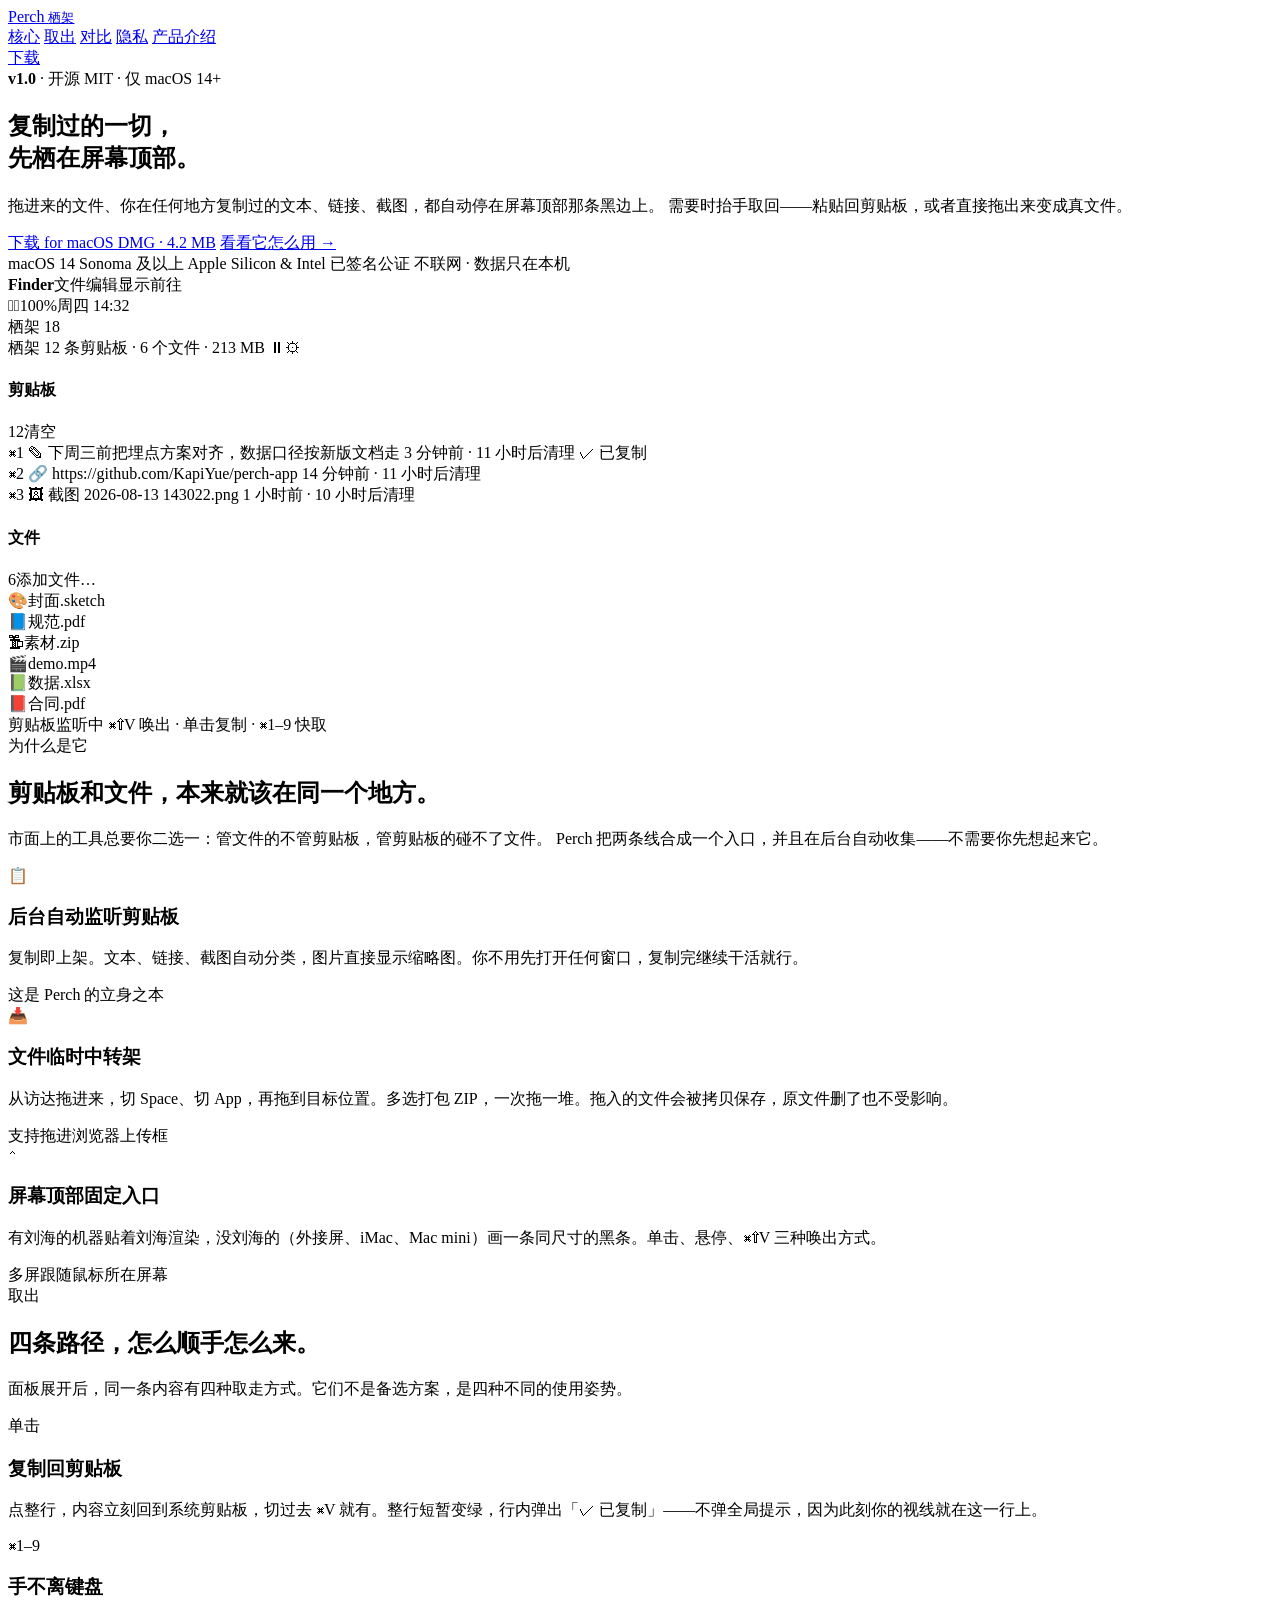
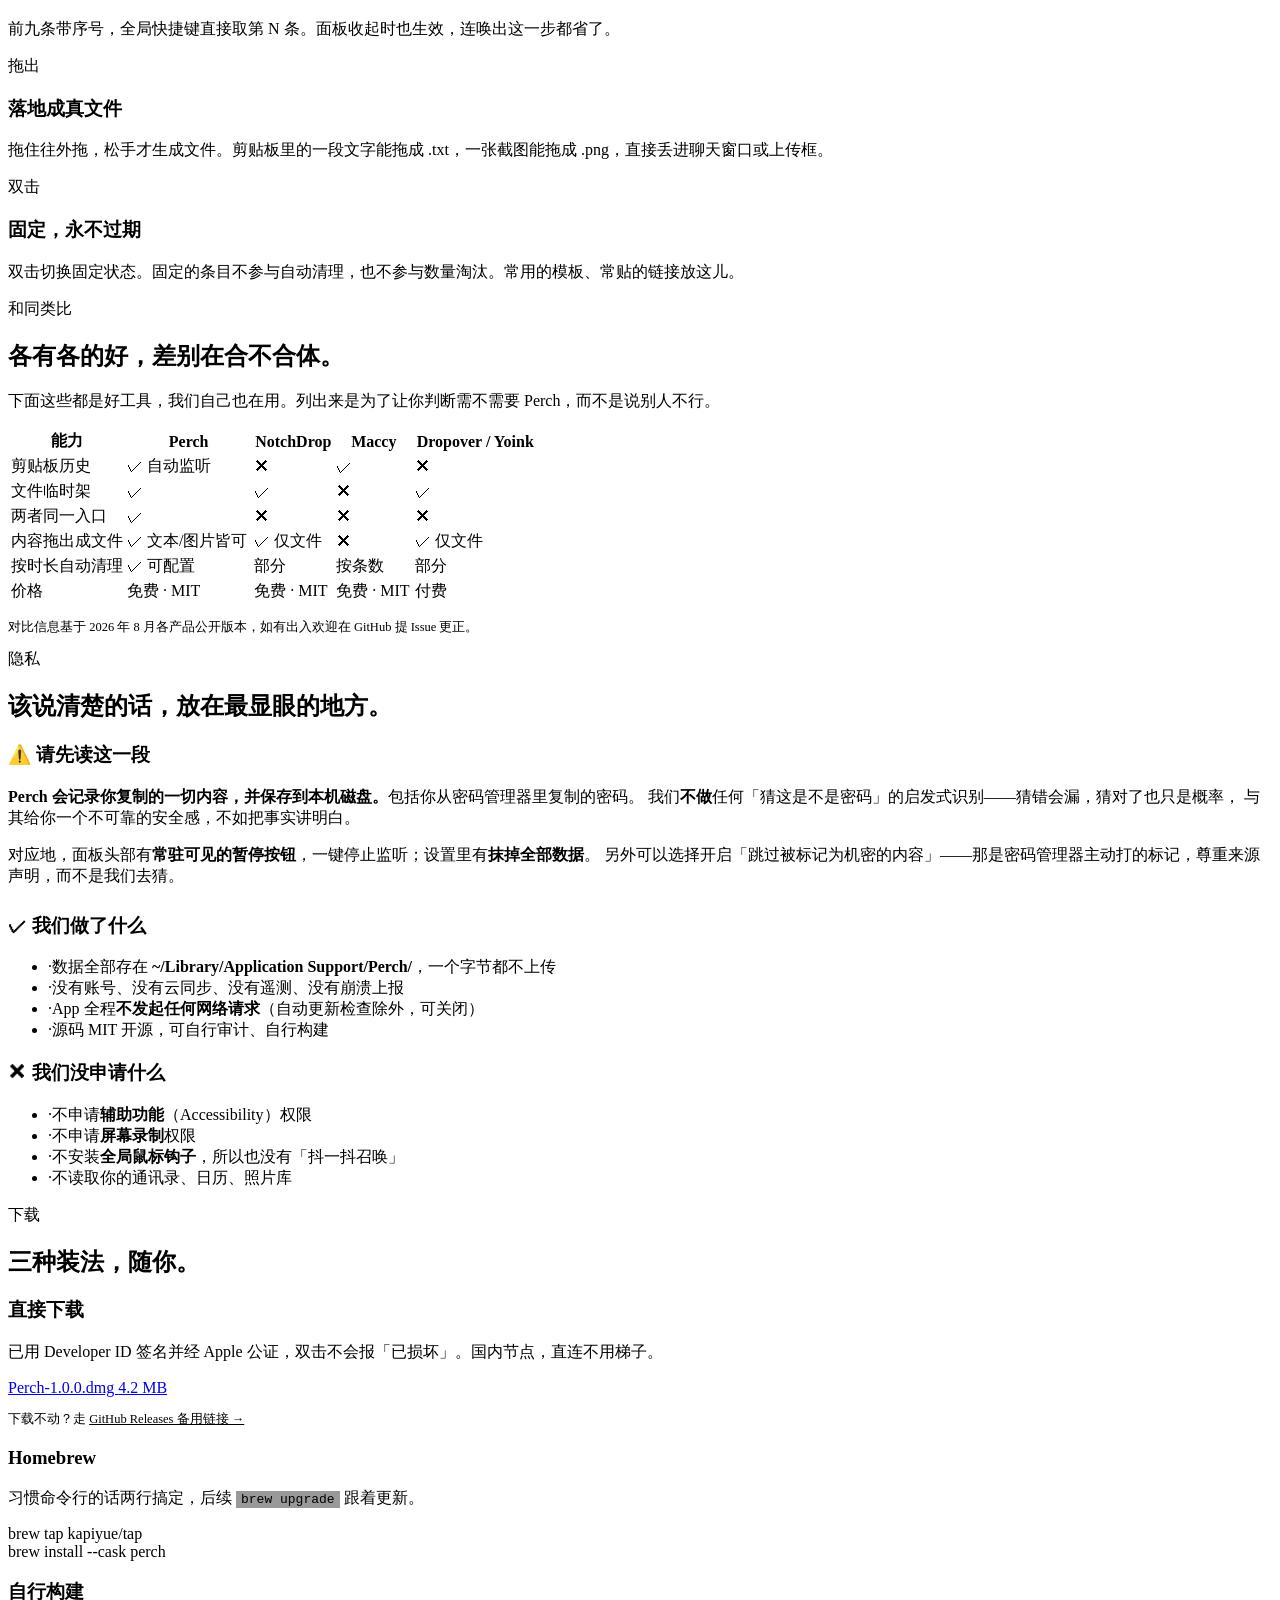
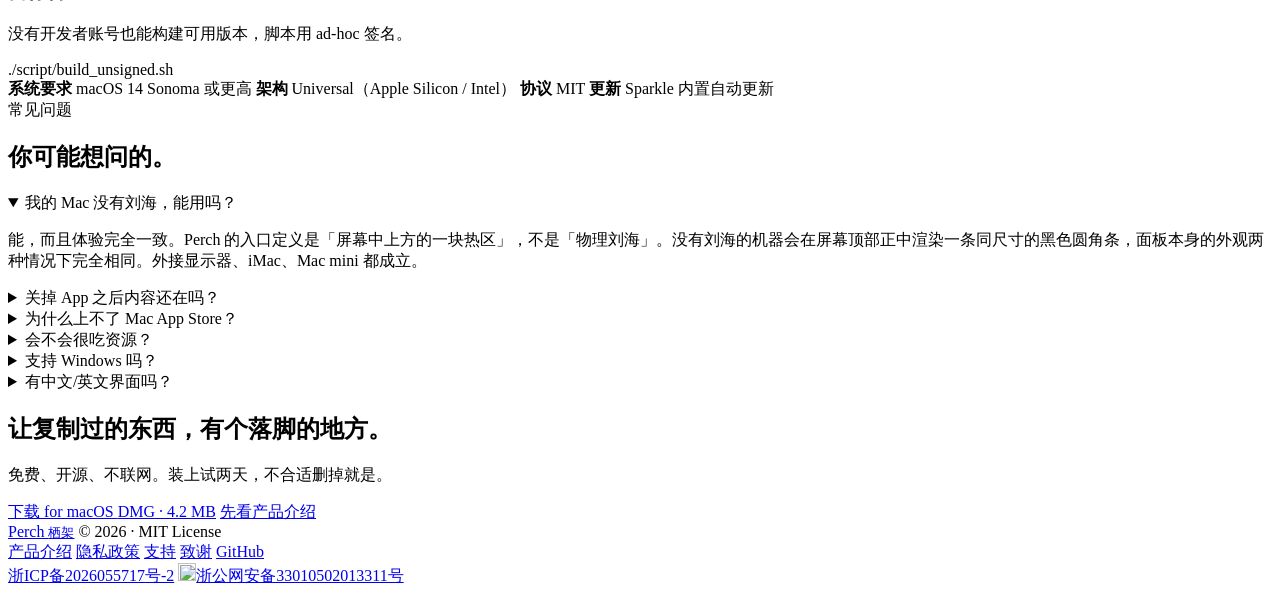
==== site/index.html @ fd8e2825 "first commit" ====
<!DOCTYPE html>
<html lang="zh-CN">
<head>
<meta charset="UTF-8">
<meta name="viewport" content="width=device-width,initial-scale=1">
<title>Perch · 栖架 — macOS 顶部中转站，剪贴板与文件合体</title>
<meta name="description" content="拖进来、复制过的文件、图片、文本、链接先「栖」在屏幕顶部，随时再取到任何地方去。仅 macOS，开源免费。">
<link rel="icon" href="data:image/svg+xml,<svg xmlns='http://www.w3.org/2000/svg' viewBox='0 0 64 64'><rect width='64' height='64' rx='14' fill='%23000'/><rect x='18' y='0' width='28' height='14' rx='7' fill='%230a84ff'/></svg>">
<link rel="stylesheet" href="/assets/site.css">
</head>
<body>

<header class="nav">
  <div class="wrap">
    <a class="brand" href="/"><span class="mark"></span>Perch <small>栖架</small></a>
    <nav>
      <a href="#core">核心</a>
      <a href="#take">取出</a>
      <a href="#compare">对比</a>
      <a href="#privacy">隐私</a>
      <a href="/features">产品介绍</a>
    </nav>
    <a class="btn-sm" href="#download">下载</a>
  </div>
</header>

<!-- ══ Hero ══ -->
<section class="hero">
  <div class="wrap">
    <span class="eyebrow"><b>v1.0</b> · 开源 MIT · 仅 macOS 14+</span>
    <h1>复制过的一切，<br>先栖在屏幕顶部。</h1>
    <p class="lead" style="margin-top:22px">
      拖进来的文件、你在任何地方复制过的文本、链接、截图，都自动停在屏幕顶部那条黑边上。
      需要时抬手取回——粘贴回剪贴板，或者直接拖出来变成真文件。
    </p>

    <div class="hero-cta">
      <a class="btn btn-p" href="https://perch-dist-1305706023.cos.ap-guangzhou.myqcloud.com/dl/Perch-1.0.0.dmg" download>下载 for macOS <span class="sz">DMG · 4.2 MB</span></a>
      <a class="btn btn-g" href="/features">看看它怎么用 →</a>
    </div>
    <div class="hero-meta">
      <span>macOS 14 Sonoma 及以上</span><i class="dot"></i>
      <span>Apple Silicon &amp; Intel</span><i class="dot"></i>
      <span>已签名公证</span><i class="dot"></i>
      <span>不联网 · 数据只在本机</span>
    </div>

    <!-- 桌面模拟 -->
    <div class="stage">
      <div class="menubar">
        <div class="l"><b>Finder</b><span>文件</span><span>编辑</span><span>显示</span><span>前往</span></div>
        <div class="r"><span>􀛨</span><span>􀙇</span><span>100%</span><span>周四 14:32</span></div>
      </div>

      <div class="perch">
        <div class="hot">
          <span class="lbl">栖架</span>
          <span class="cnt">18</span>
        </div>
        <div class="panel">
          <div class="p-head">
            <span class="t">栖架</span>
            <span class="s">12 条剪贴板 · 6 个文件 · 213 MB</span>
            <span class="ibtn">⏸</span><span class="ibtn">⚙</span>
          </div>

          <div class="p-sec">
            <div class="p-sec-hd">
              <h4>剪贴板</h4><span class="n">12</span><span class="sp"></span><span class="a">清空</span>
            </div>
            <div class="crow ok">
              <span class="idx">⌘1</span>
              <span class="ic text">✎</span>
              <span class="txt">
                <span class="p">下周三前把埋点方案对齐，数据口径按新版文档走</span>
                <span class="m">3 分钟前 · 11 小时后清理</span>
              </span>
              <span class="chip">✓ 已复制</span>
            </div>
            <div class="crow hl">
              <span class="idx">⌘2</span>
              <span class="ic link">🔗</span>
              <span class="txt">
                <span class="p lk">https://github.com/KapiYue/perch-app</span>
                <span class="m">14 分钟前 · 11 小时后清理</span>
              </span>
            </div>
            <div class="crow">
              <span class="idx">⌘3</span>
              <span class="ic image">🖼</span>
              <span class="txt">
                <span class="p">截图 2026-08-13 143022.png</span>
                <span class="m">1 小时前 · 10 小时后清理</span>
              </span>
            </div>
          </div>

          <div class="p-sec">
            <div class="p-sec-hd">
              <h4>文件</h4><span class="n">6</span><span class="sp"></span><span class="a">添加文件…</span>
            </div>
            <div class="fgrid">
              <div class="fcell sel"><span class="fi">🎨</span><span class="fn">封面.sketch</span></div>
              <div class="fcell sel"><span class="fi">📘</span><span class="fn">规范.pdf</span></div>
              <div class="fcell sel"><span class="fi">🗜</span><span class="fn">素材.zip</span></div>
              <div class="fcell"><span class="fi">🎬</span><span class="fn">demo.mp4</span></div>
              <div class="fcell"><span class="fi">📗</span><span class="fn">数据.xlsx</span></div>
              <div class="fcell"><span class="fi">📕</span><span class="fn">合同.pdf</span></div>
            </div>
          </div>

          <div class="p-foot">
            <span class="live"></span><span>剪贴板监听中</span>
            <span class="sp"></span>
            <span>⌘⇧V 唤出 · 单击复制 · ⌘1–9 快取</span>
          </div>
        </div>
      </div>
    </div>
  </div>
</section>

<!-- ══ 核心 ══ -->
<section class="sec" id="core">
  <div class="wrap">
    <div class="sec-head">
      <div class="kicker">为什么是它</div>
      <h2>剪贴板和文件，本来就该在同一个地方。</h2>
      <p>市面上的工具总要你二选一：管文件的不管剪贴板，管剪贴板的碰不了文件。
         Perch 把两条线合成一个入口，并且在后台自动收集——不需要你先想起来它。</p>
    </div>

    <div class="grid g3">
      <div class="card">
        <div class="ico i-blue">📋</div>
        <h3>后台自动监听剪贴板</h3>
        <p>复制即上架。文本、链接、截图自动分类，图片直接显示缩略图。你不用先打开任何窗口，复制完继续干活就行。</p>
        <span class="tag">这是 Perch 的立身之本</span>
      </div>
      <div class="card">
        <div class="ico i-purple">📥</div>
        <h3>文件临时中转架</h3>
        <p>从访达拖进来，切 Space、切 App，再拖到目标位置。多选打包 ZIP，一次拖一堆。拖入的文件会被拷贝保存，原文件删了也不受影响。</p>
        <span class="tag">支持拖进浏览器上传框</span>
      </div>
      <div class="card">
        <div class="ico i-green">⌃</div>
        <h3>屏幕顶部固定入口</h3>
        <p>有刘海的机器贴着刘海渲染，没刘海的（外接屏、iMac、Mac mini）画一条同尺寸的黑条。单击、悬停、<span class="kbd">⌘⇧V</span> 三种唤出方式。</p>
        <span class="tag">多屏跟随鼠标所在屏幕</span>
      </div>
    </div>
  </div>
</section>

<!-- ══ 取出 ══ -->
<section class="sec" id="take">
  <div class="wrap">
    <div class="sec-head">
      <div class="kicker">取出</div>
      <h2>四条路径，怎么顺手怎么来。</h2>
      <p>面板展开后，同一条内容有四种取走方式。它们不是备选方案，是四种不同的使用姿势。</p>
    </div>

    <div class="grid g2" style="gap:32px 44px">
      <div class="path">
        <span class="k">单击</span>
        <div><h3>复制回剪贴板</h3><p>点整行，内容立刻回到系统剪贴板，切过去 <span class="kbd">⌘V</span> 就有。整行短暂变绿，行内弹出「✓ 已复制」——不弹全局提示，因为此刻你的视线就在这一行上。</p></div>
      </div>
      <div class="path">
        <span class="k">⌘1–9</span>
        <div><h3>手不离键盘</h3><p>前九条带序号，全局快捷键直接取第 N 条。面板收起时也生效，连唤出这一步都省了。</p></div>
      </div>
      <div class="path">
        <span class="k">拖出</span>
        <div><h3>落地成真文件</h3><p>拖住往外拖，松手才生成文件。剪贴板里的一段文字能拖成 .txt，一张截图能拖成 .png，直接丢进聊天窗口或上传框。</p></div>
      </div>
      <div class="path">
        <span class="k">双击</span>
        <div><h3>固定，永不过期</h3><p>双击切换固定状态。固定的条目不参与自动清理，也不参与数量淘汰。常用的模板、常贴的链接放这儿。</p></div>
      </div>
    </div>
  </div>
</section>

<!-- ══ 对比 ══ -->
<section class="sec" id="compare">
  <div class="wrap">
    <div class="sec-head">
      <div class="kicker">和同类比</div>
      <h2>各有各的好，差别在合不合体。</h2>
      <p>下面这些都是好工具，我们自己也在用。列出来是为了让你判断需不需要 Perch，而不是说别人不行。</p>
    </div>

    <div class="tbl-wrap">
      <table>
        <thead>
          <tr>
            <th style="width:22%">能力</th>
            <th class="hi">Perch</th>
            <th>NotchDrop</th>
            <th>Maccy</th>
            <th>Dropover / Yoink</th>
          </tr>
        </thead>
        <tbody>
          <tr><td class="me">剪贴板历史</td><td class="hi yes">✓ 自动监听</td><td class="no">✕</td><td class="yes">✓</td><td class="no">✕</td></tr>
          <tr><td class="me">文件临时架</td><td class="hi yes">✓</td><td class="yes">✓</td><td class="no">✕</td><td class="yes">✓</td></tr>
          <tr><td class="me">两者同一入口</td><td class="hi yes">✓</td><td class="no">✕</td><td class="no">✕</td><td class="no">✕</td></tr>
          <tr><td class="me">内容拖出成文件</td><td class="hi yes">✓ 文本/图片皆可</td><td class="yes">✓ 仅文件</td><td class="no">✕</td><td class="yes">✓ 仅文件</td></tr>
          <tr><td class="me">按时长自动清理</td><td class="hi yes">✓ 可配置</td><td class="mid">部分</td><td class="mid">按条数</td><td class="mid">部分</td></tr>
          <tr><td class="me">价格</td><td class="hi yes">免费 · MIT</td><td class="yes">免费 · MIT</td><td class="yes">免费 · MIT</td><td class="mid">付费</td></tr>
        </tbody>
      </table>
    </div>
    <p style="font-size:12.5px;color:var(--faint);margin-top:14px">
      对比信息基于 2026 年 8 月各产品公开版本，如有出入欢迎在 GitHub 提 Issue 更正。
    </p>
  </div>
</section>

<!-- ══ 隐私 ══ -->
<section class="sec" id="privacy">
  <div class="wrap">
    <div class="sec-head">
      <div class="kicker">隐私</div>
      <h2>该说清楚的话，放在最显眼的地方。</h2>
    </div>

    <div class="notice" style="margin-bottom:26px">
      <h3>⚠️ 请先读这一段</h3>
      <p><b>Perch 会记录你复制的一切内容，并保存到本机磁盘。</b>包括你从密码管理器里复制的密码。
         我们<b>不做</b>任何「猜这是不是密码」的启发式识别——猜错会漏，猜对了也只是概率，
         与其给你一个不可靠的安全感，不如把事实讲明白。</p>
      <p>对应地，面板头部有<b>常驻可见的暂停按钮</b>，一键停止监听；设置里有<b>抹掉全部数据</b>。
         另外可以选择开启「跳过被标记为机密的内容」——那是密码管理器主动打的标记，尊重来源声明，而不是我们去猜。</p>
    </div>

    <div class="split">
      <div class="pane good">
        <h3>✓ 我们做了什么</h3>
        <ul class="list">
          <li><span class="m">·</span><span>数据全部存在 <b>~/Library/Application Support/Perch/</b>，一个字节都不上传</span></li>
          <li><span class="m">·</span><span>没有账号、没有云同步、没有遥测、没有崩溃上报</span></li>
          <li><span class="m">·</span><span>App 全程<b>不发起任何网络请求</b>（自动更新检查除外，可关闭）</span></li>
          <li><span class="m">·</span><span>源码 MIT 开源，可自行审计、自行构建</span></li>
        </ul>
      </div>
      <div class="pane bad">
        <h3>✕ 我们没申请什么</h3>
        <ul class="list">
          <li><span class="m">·</span><span>不申请<b>辅助功能</b>（Accessibility）权限</span></li>
          <li><span class="m">·</span><span>不申请<b>屏幕录制</b>权限</span></li>
          <li><span class="m">·</span><span>不安装<b>全局鼠标钩子</b>，所以也没有「抖一抖召唤」</span></li>
          <li><span class="m">·</span><span>不读取你的通讯录、日历、照片库</span></li>
        </ul>
      </div>
    </div>
  </div>
</section>

<!-- ══ 下载 ══ -->
<section class="sec" id="download">
  <div class="wrap">
    <div class="sec-head">
      <div class="kicker">下载</div>
      <h2>三种装法，随你。</h2>
    </div>

    <div class="grid g3">
      <div class="dl">
        <h3>直接下载</h3>
        <p>已用 Developer ID 签名并经 Apple 公证，双击不会报「已损坏」。国内节点，直连不用梯子。</p>
        <a class="btn btn-p" href="https://perch-dist-1305706023.cos.ap-guangzhou.myqcloud.com/dl/Perch-1.0.0.dmg" download>Perch-1.0.0.dmg <span class="sz">4.2 MB</span></a>
        <p style="margin:14px 0 0;font-size:12.5px">
          下载不动？走
          <a href="https://github.com/KapiYue/perch-app/releases/latest"
             style="color:var(--accent)">GitHub Releases 备用链接 →</a>
        </p>
      </div>
      <div class="dl">
        <h3>Homebrew</h3>
        <p>习惯命令行的话两行搞定，后续 <code style="display:inline;padding:1px 5px;background:rgba(0,0,0,.4)">brew upgrade</code> 跟着更新。</p>
        <span class="code">brew tap kapiyue/tap<br>brew install --cask perch</span>
      </div>
      <div class="dl">
        <h3>自行构建</h3>
        <p>没有开发者账号也能构建可用版本，脚本用 ad-hoc 签名。</p>
        <span class="code">./script/build_unsigned.sh</span>
      </div>
    </div>

    <div class="req">
      <span><b>系统要求</b> macOS 14 Sonoma 或更高</span>
      <span><b>架构</b> Universal（Apple Silicon / Intel）</span>
      <span><b>协议</b> MIT</span>
      <span><b>更新</b> Sparkle 内置自动更新</span>
    </div>
  </div>
</section>

<!-- ══ FAQ ══ -->
<section class="sec">
  <div class="wrap">
    <div class="sec-head"><div class="kicker">常见问题</div><h2>你可能想问的。</h2></div>
    <div class="faq">
      <details open>
        <summary>我的 Mac 没有刘海，能用吗？</summary>
        <p>能，而且体验完全一致。Perch 的入口定义是「屏幕中上方的一块热区」，不是「物理刘海」。没有刘海的机器会在屏幕顶部正中渲染一条同尺寸的黑色圆角条，面板本身的外观两种情况下完全相同。外接显示器、iMac、Mac mini 都成立。</p>
      </details>
      <details>
        <summary>关掉 App 之后内容还在吗？</summary>
        <p>在。剪贴板历史和文件都会跨重启保留，只有到期或被你手动移除才消失。默认保存 12 小时，可以在设置里改成 1 小时 / 12 小时 / 24 小时 / 7 天 / 永不。</p>
      </details>
      <details>
        <summary>为什么上不了 Mac App Store？</summary>
        <p>因为 App Sandbox 必须关闭。开启沙盒后「把内容拖出去变成真文件」和任意路径访问会残废，而那正是 Perch 的核心能力。这是一个明确的取舍：我们选功能，放弃商店分发。所以只能从官网或 Homebrew 安装。</p>
      </details>
      <details>
        <summary>会不会很吃资源？</summary>
        <p>剪贴板监听是每 0.5 秒轮询一次系统的 changeCount（macOS 没有提供变更通知 API），变了才读内容，平时基本不耗 CPU。图片和文件以文件形式存在磁盘上，索引里只存路径，所以攒几百条也不会拖慢启动。冷启动到菜单栏图标出现控制在 300ms 以内。</p>
      </details>
      <details>
        <summary>支持 Windows 吗？</summary>
        <p>不支持，而且短期内不会做。Perch 用的是原生 Swift + AppKit，深度依赖 macOS 的窗口层级、拖拽承诺（NSFilePromiseProvider）和剪贴板机制。移植等于重写，这是个已知并且接受的代价。</p>
      </details>
      <details>
        <summary>有中文/英文界面吗？</summary>
        <p>两种都有。默认简体中文，系统语言是英文时自动切换。所有界面文案走 String Catalog，欢迎提交其他语言的翻译。</p>
      </details>
    </div>
  </div>
</section>

<section class="cta">
  <div class="wrap">
    <h2>让复制过的东西，有个落脚的地方。</h2>
    <p>免费、开源、不联网。装上试两天，不合适删掉就是。</p>
    <div class="hero-cta">
      <a class="btn btn-p" href="https://perch-dist-1305706023.cos.ap-guangzhou.myqcloud.com/dl/Perch-1.0.0.dmg" download>下载 for macOS <span class="sz">DMG · 4.2 MB</span></a>
      <a class="btn btn-g" href="/features">先看产品介绍</a>
    </div>
  </div>
</section>

<footer>
  <div class="wrap">
    <a class="brand" href="/"><span class="mark"></span>Perch <small>栖架</small></a>
    <span class="copy">© 2026 · MIT License</span>
    <nav>
      <a href="/features">产品介绍</a>
      <a href="/privacy">隐私政策</a>
      <a href="/support">支持</a>
      <a href="/credits">致谢</a>
      <a href="https://github.com/KapiYue/perch-app">GitHub</a>
    </nav>
    <div class="beian">
      <a href="https://beian.miit.gov.cn/" target="_blank" rel="noopener noreferrer">浙ICP备2026055717号-2</a>
      <a class="police" href="https://beian.mps.gov.cn/#/query/webSearch?code=33010502013311" target="_blank" rel="noopener noreferrer"><img src="/assets/police-filing-icon.png" alt="" width="18" height="18">浙公网安备33010502013311号</a>
    </div>
  </div>
</footer>

</body>
</html>
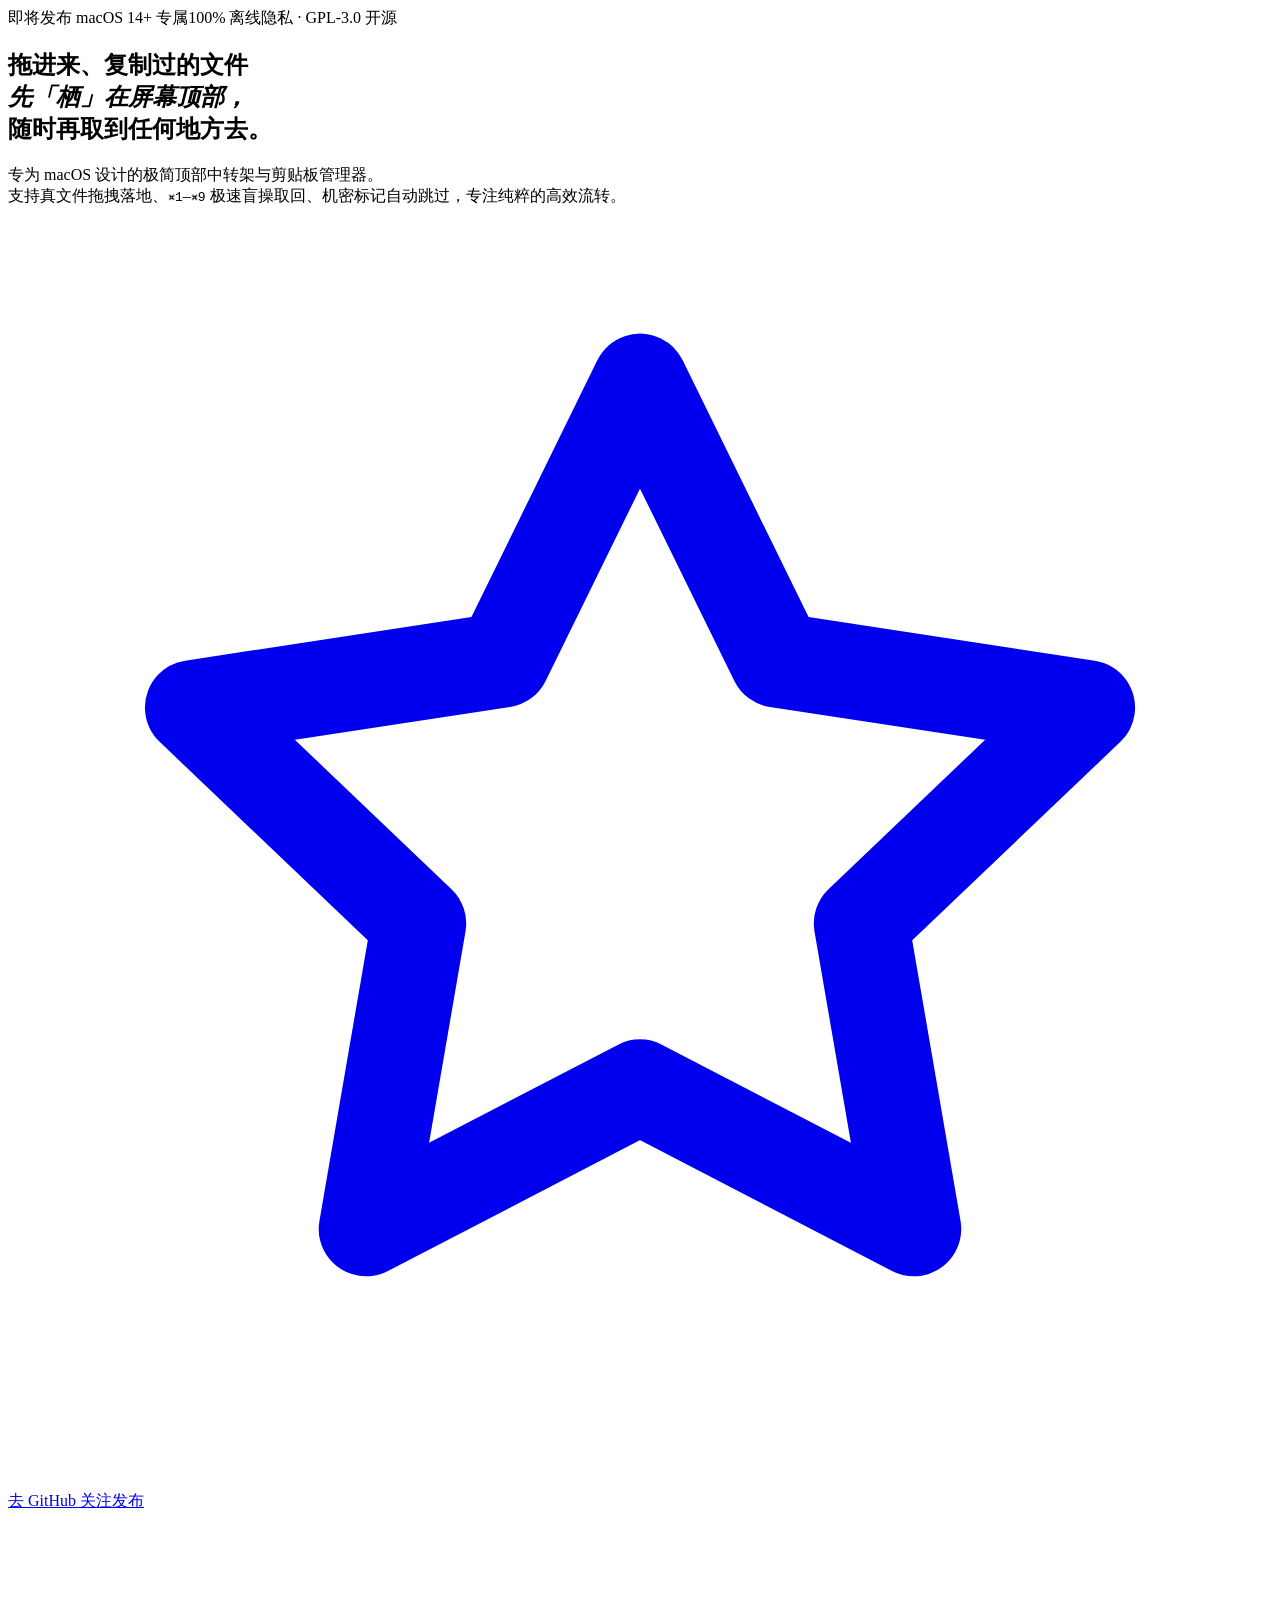
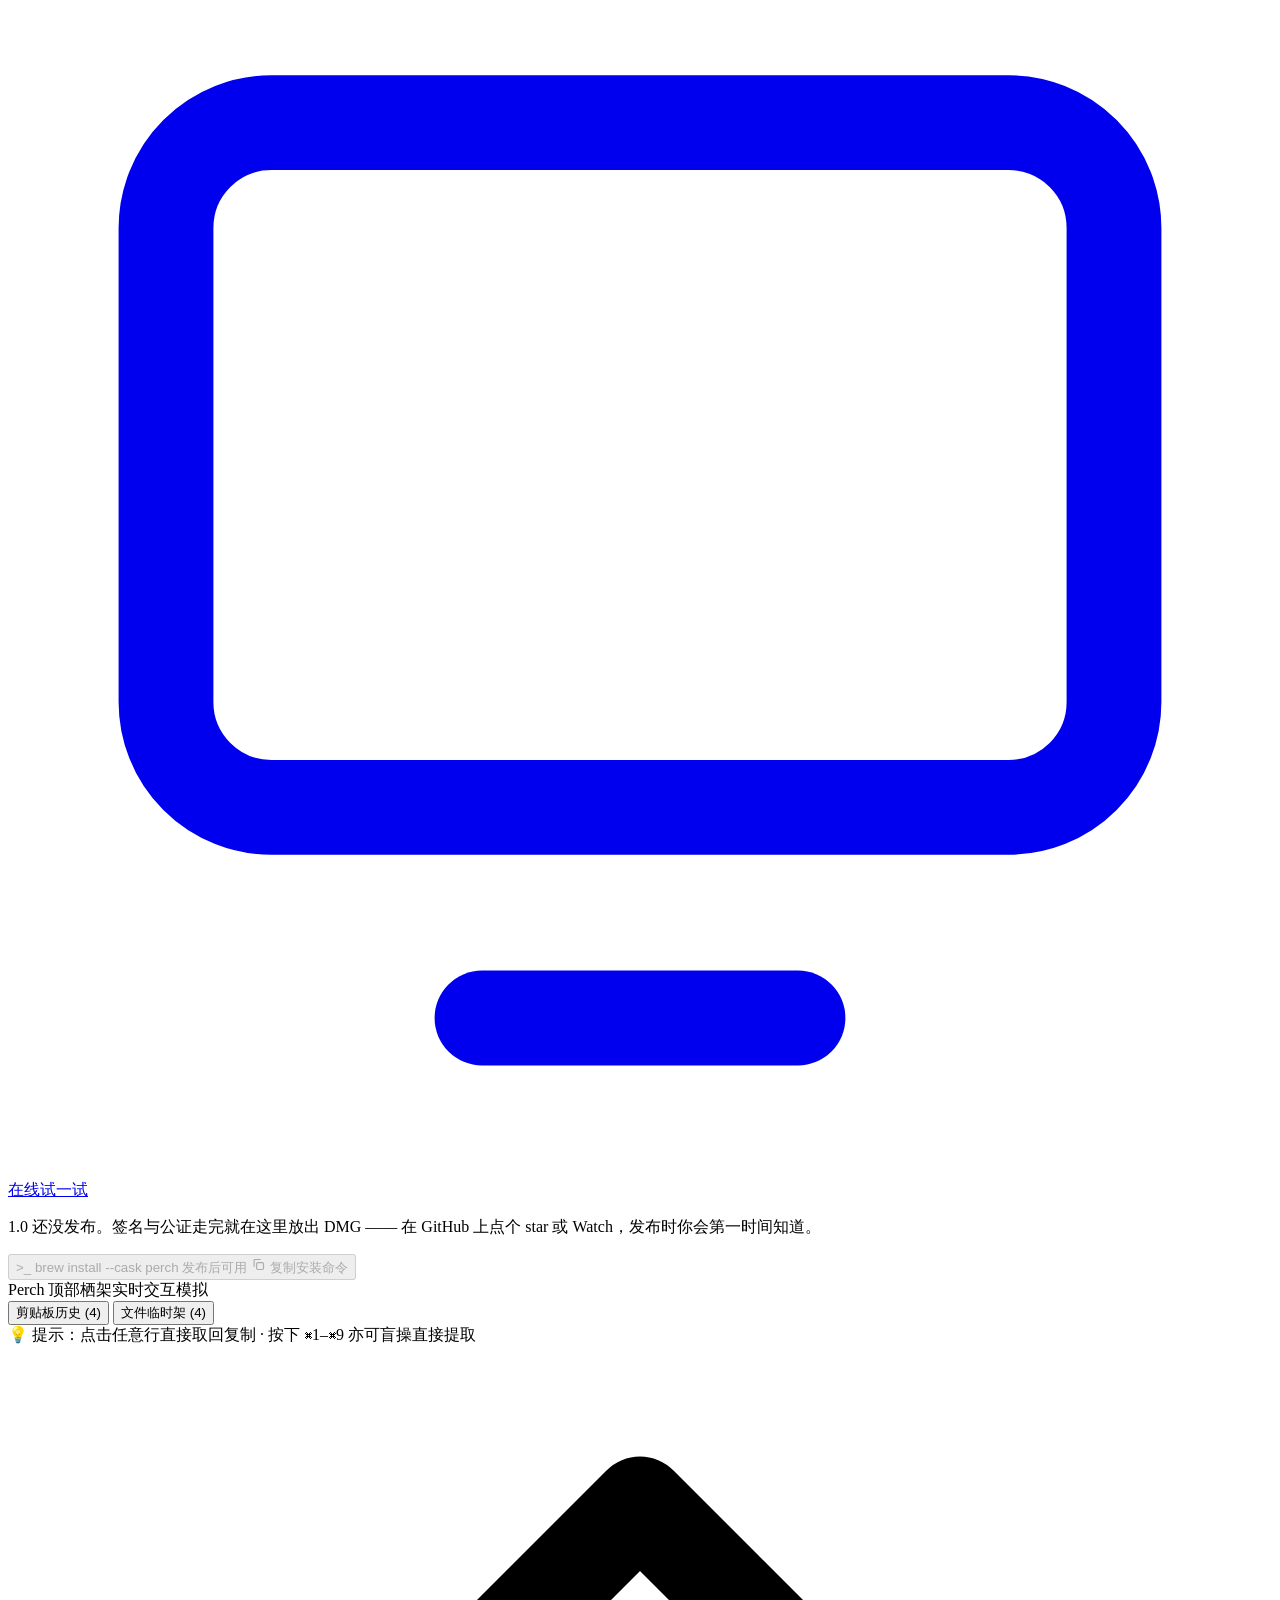
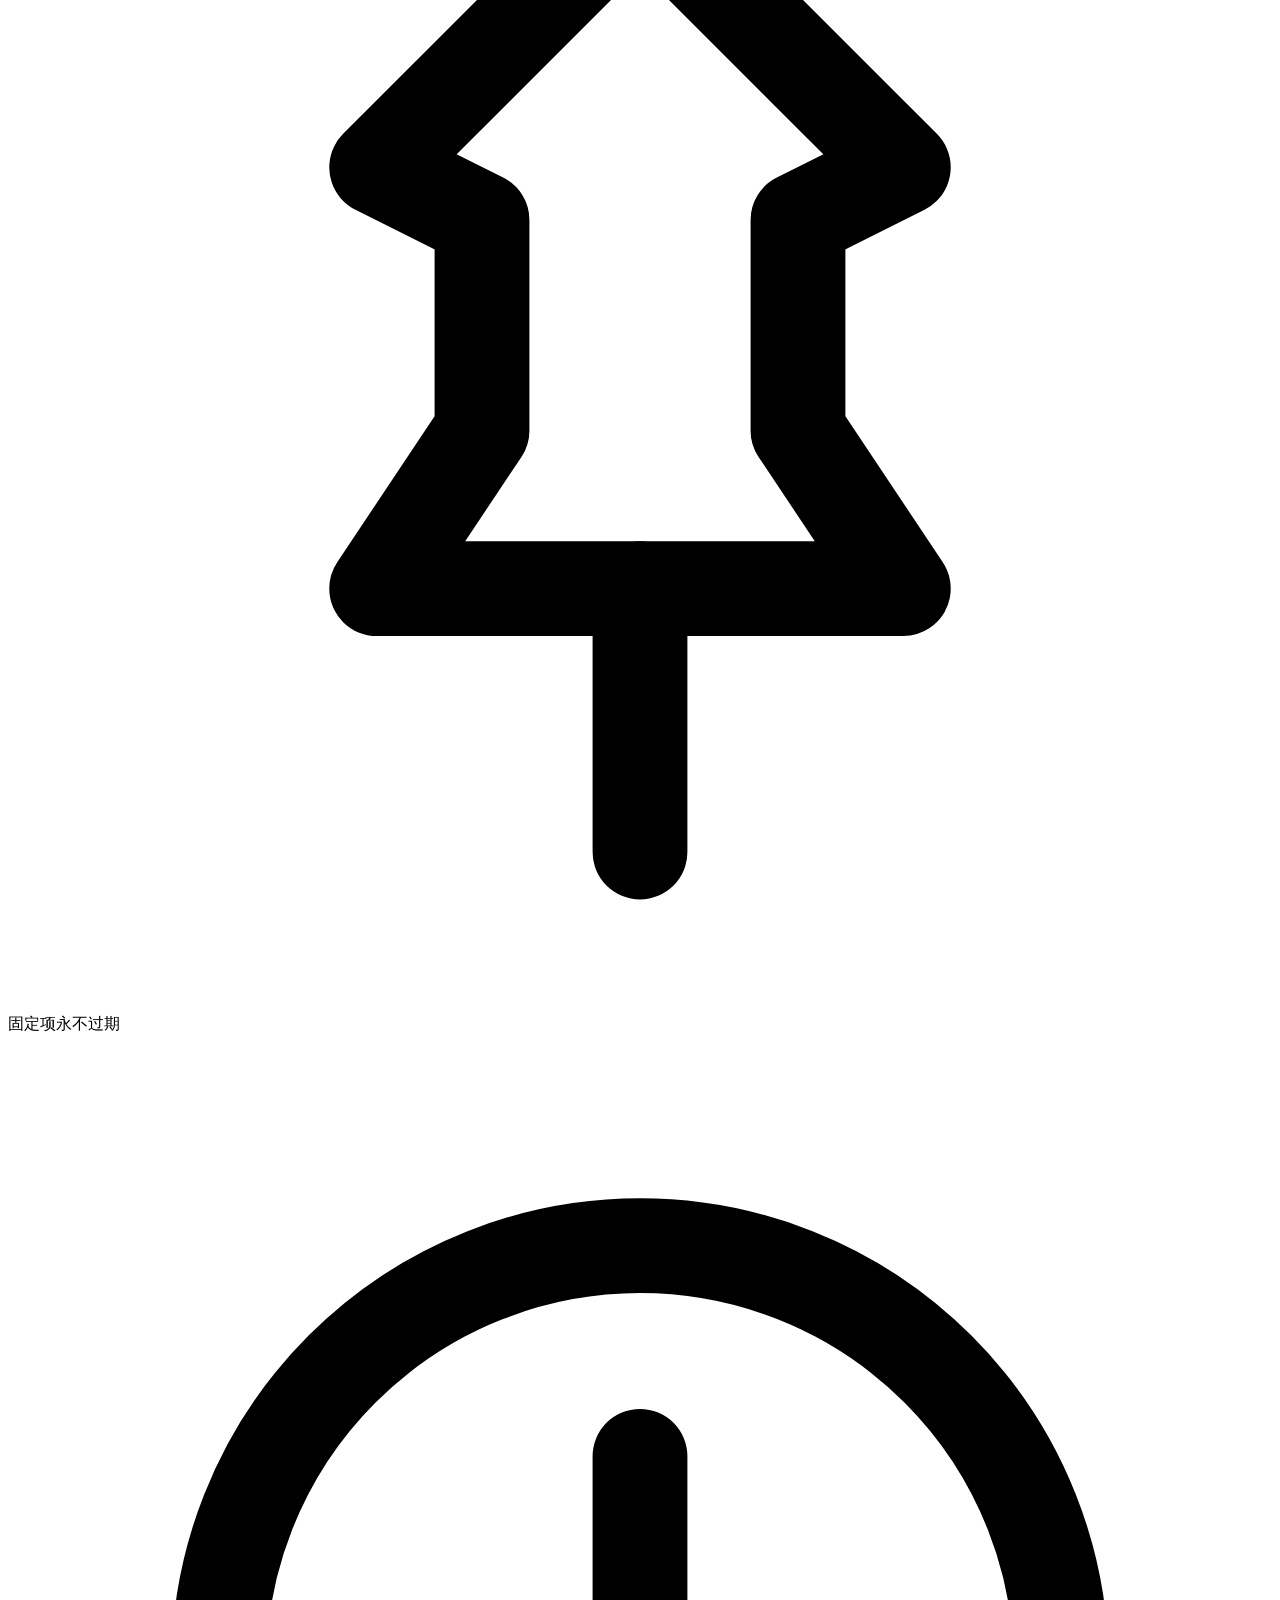
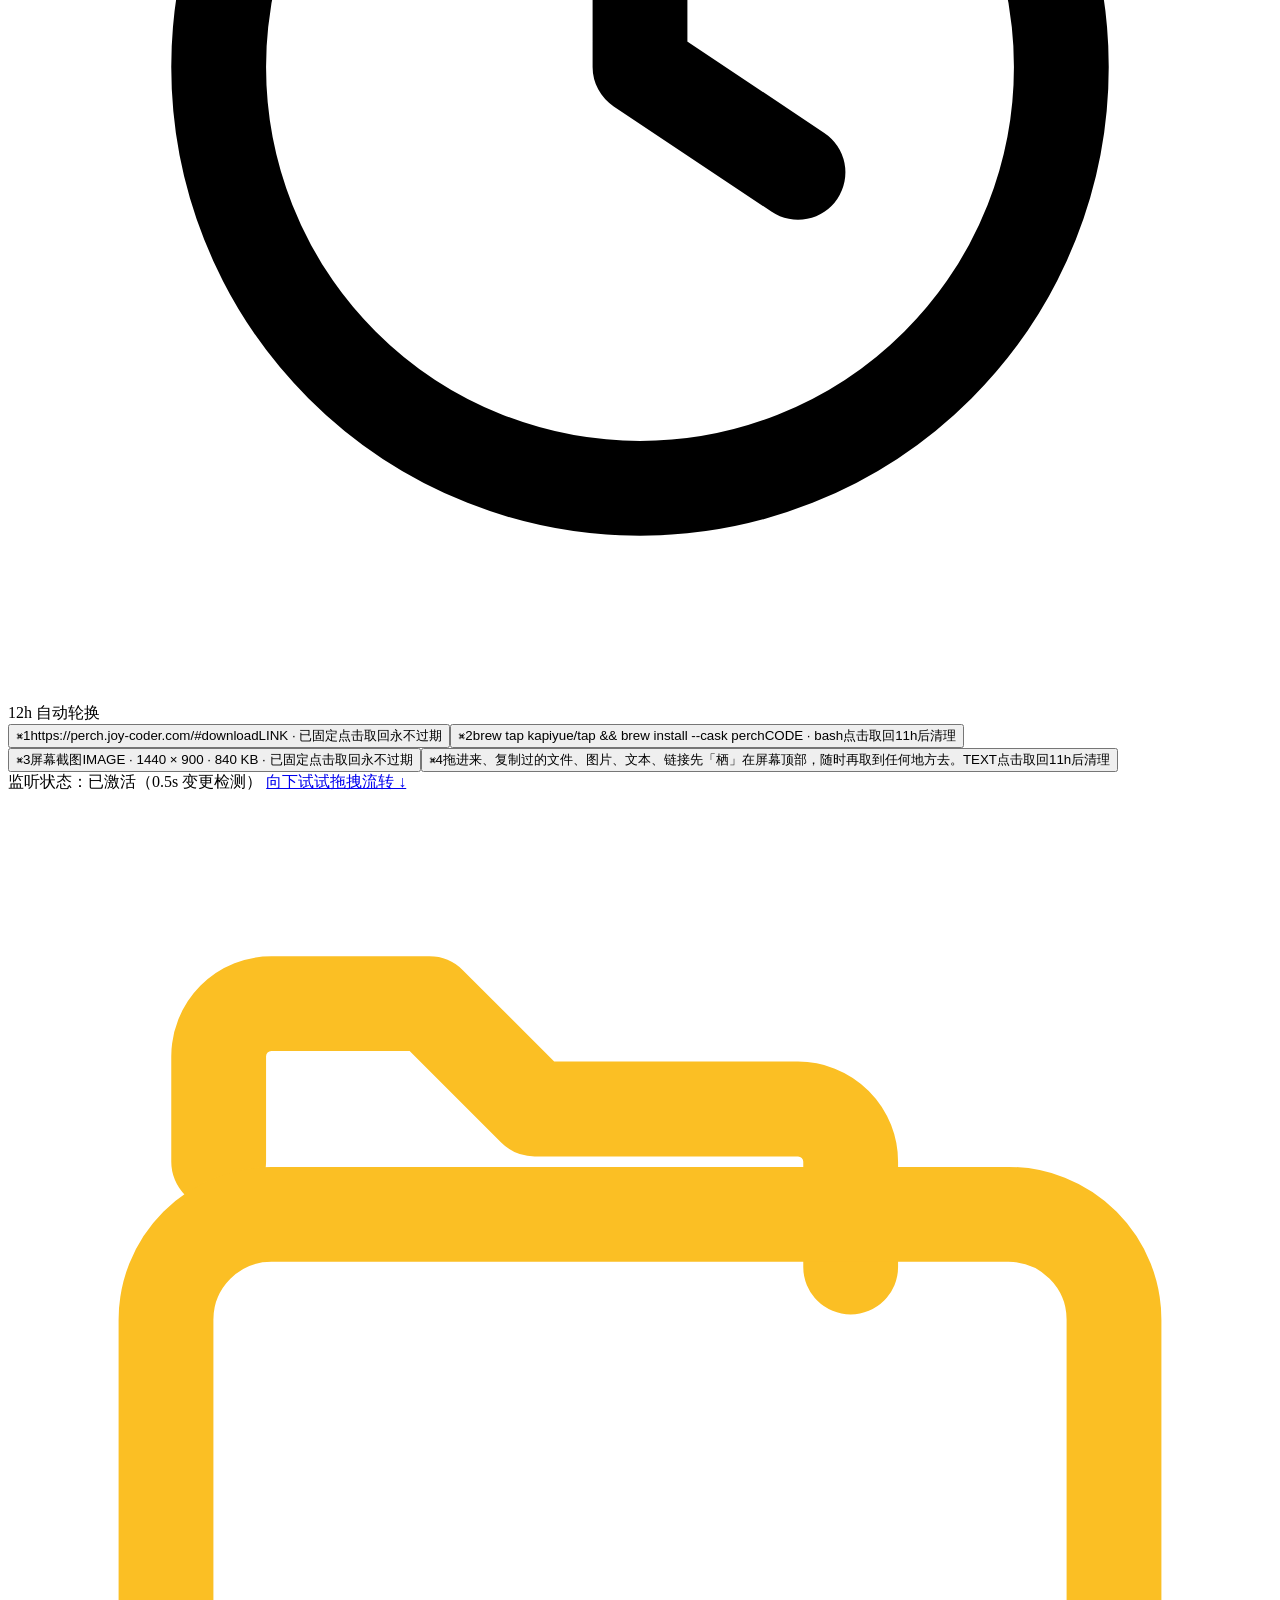
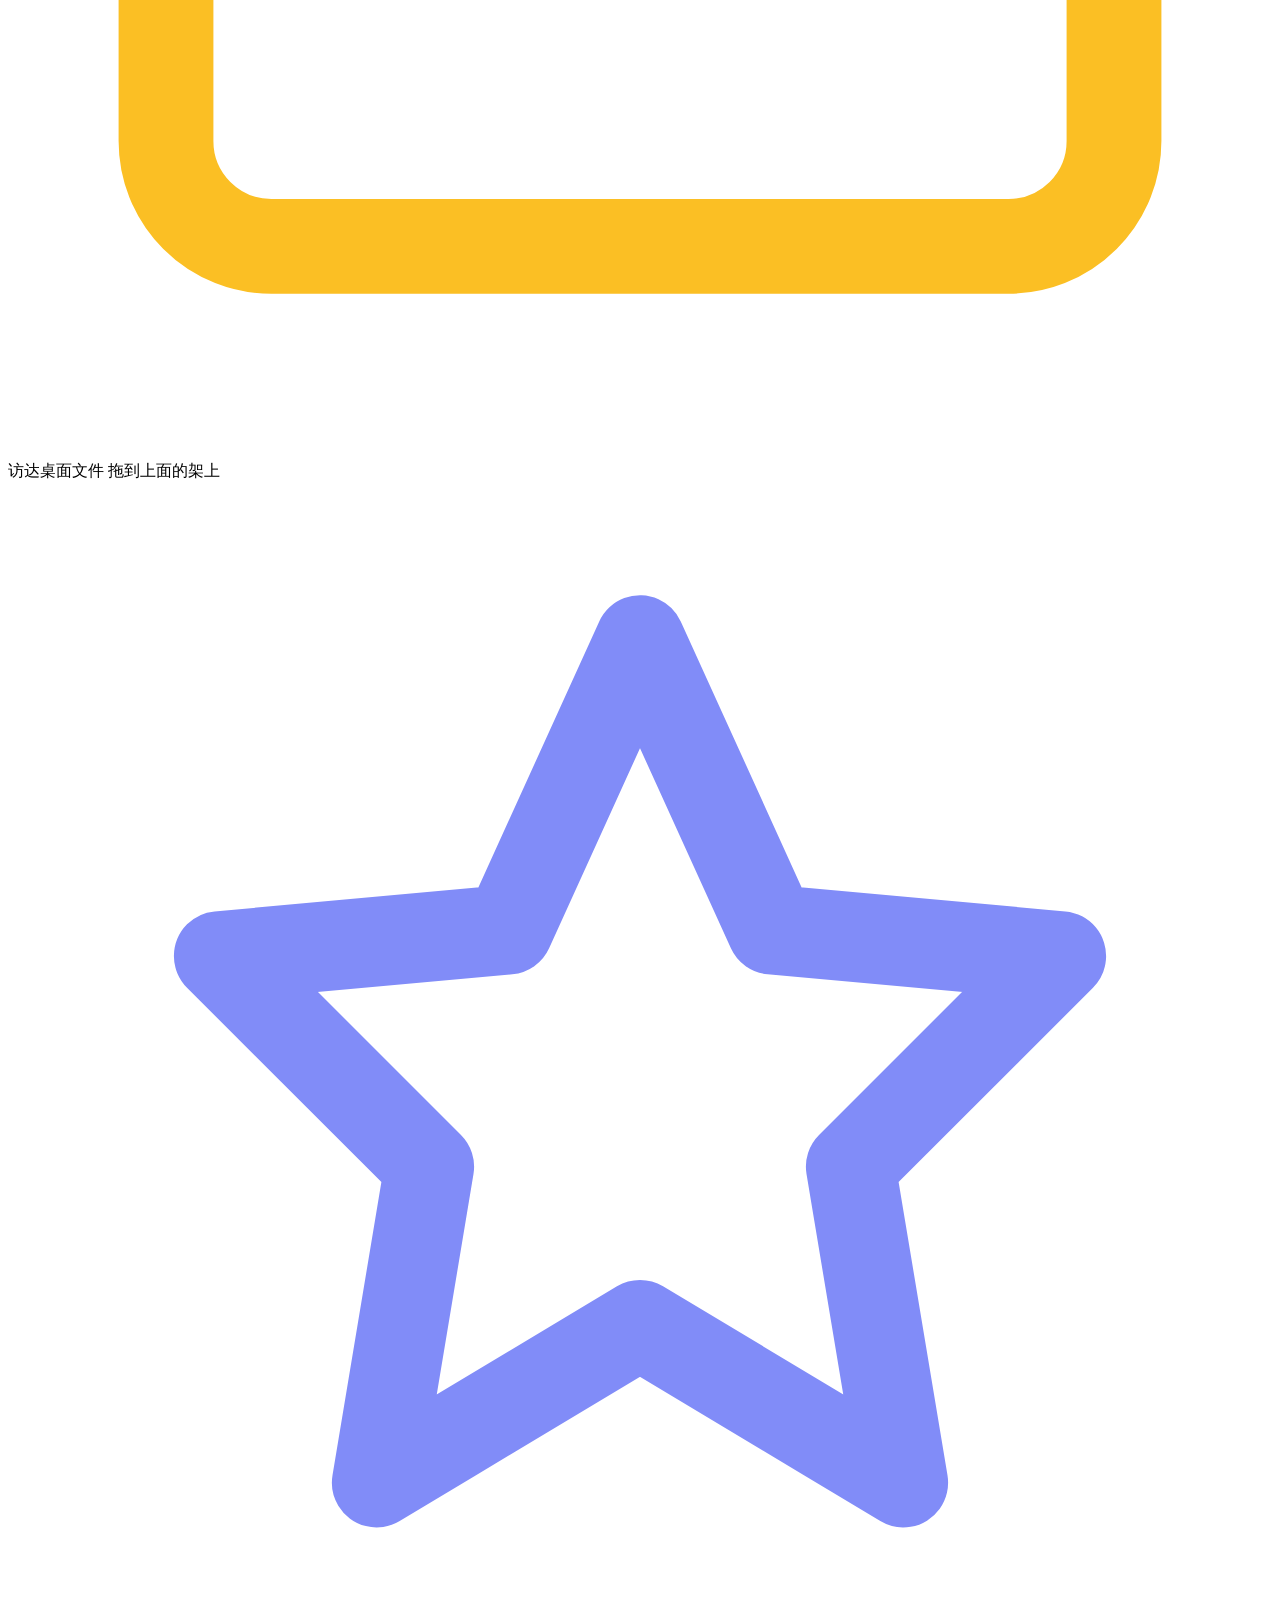
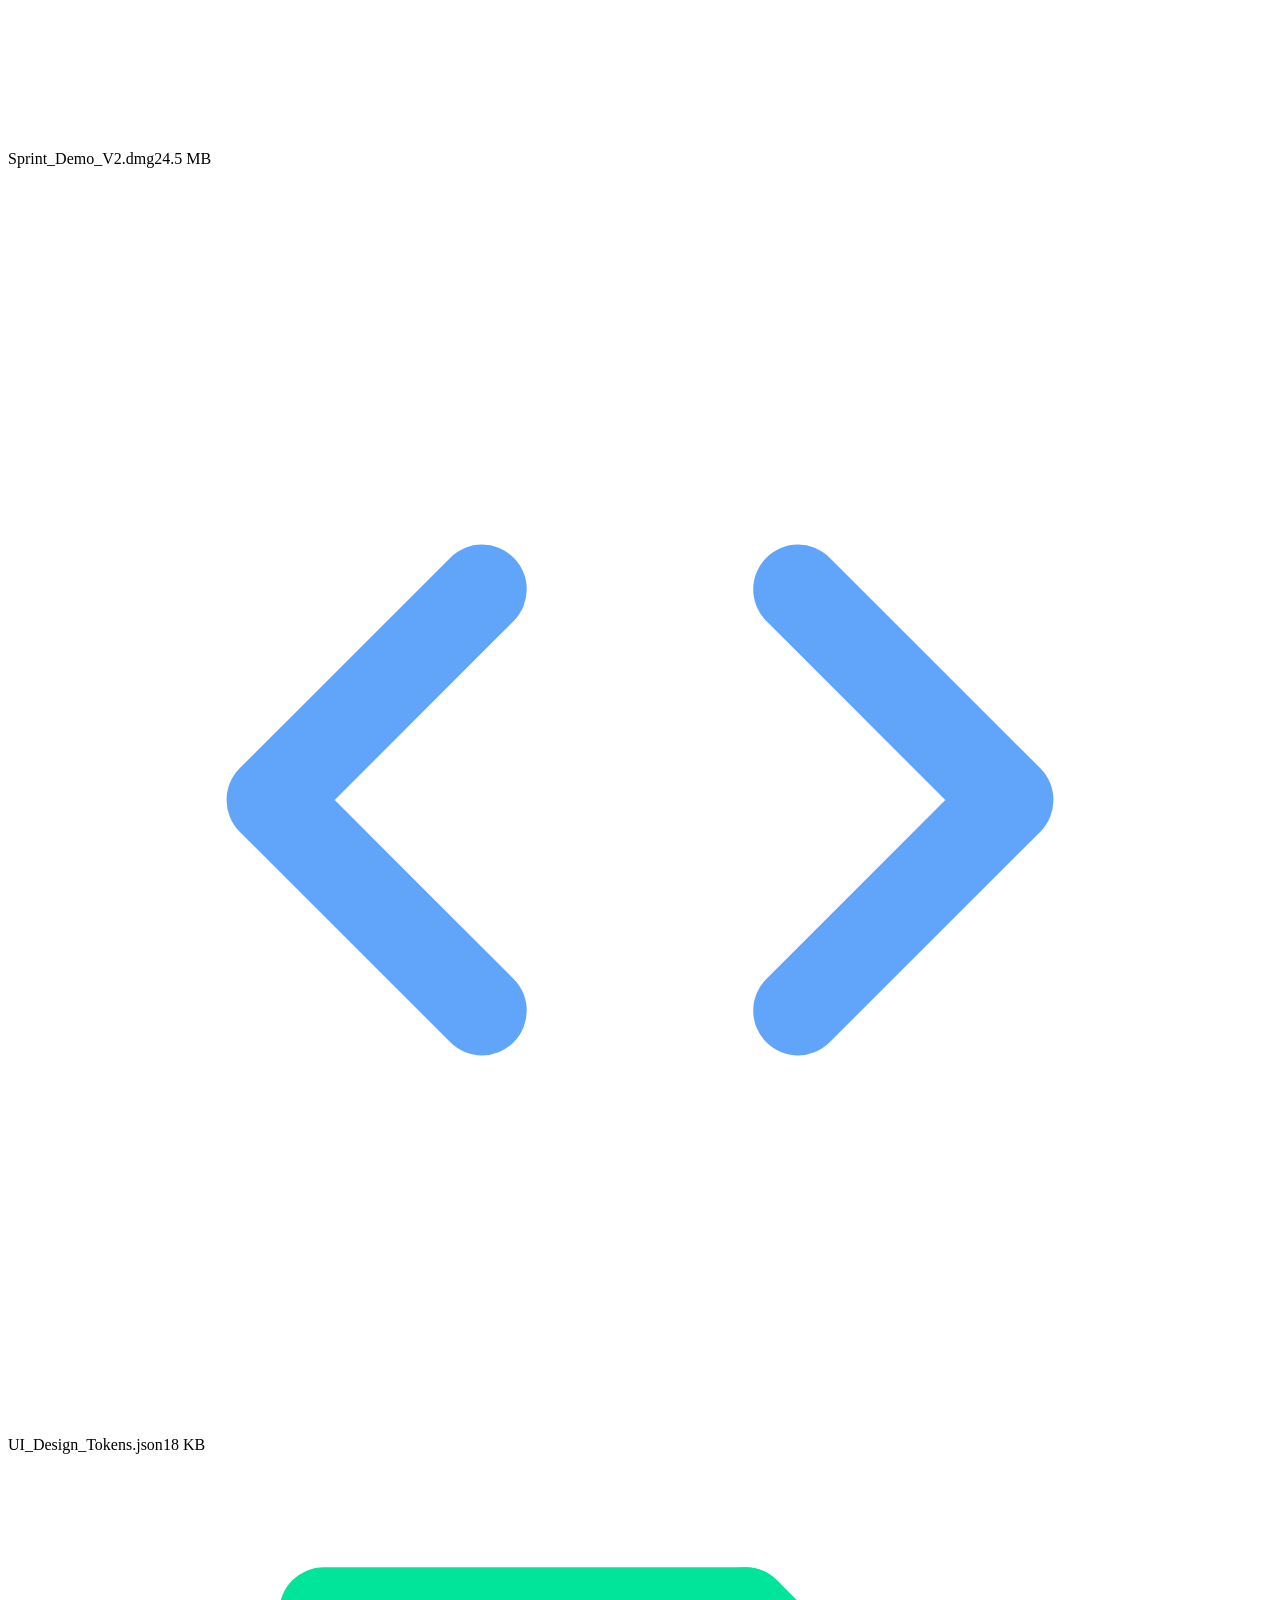
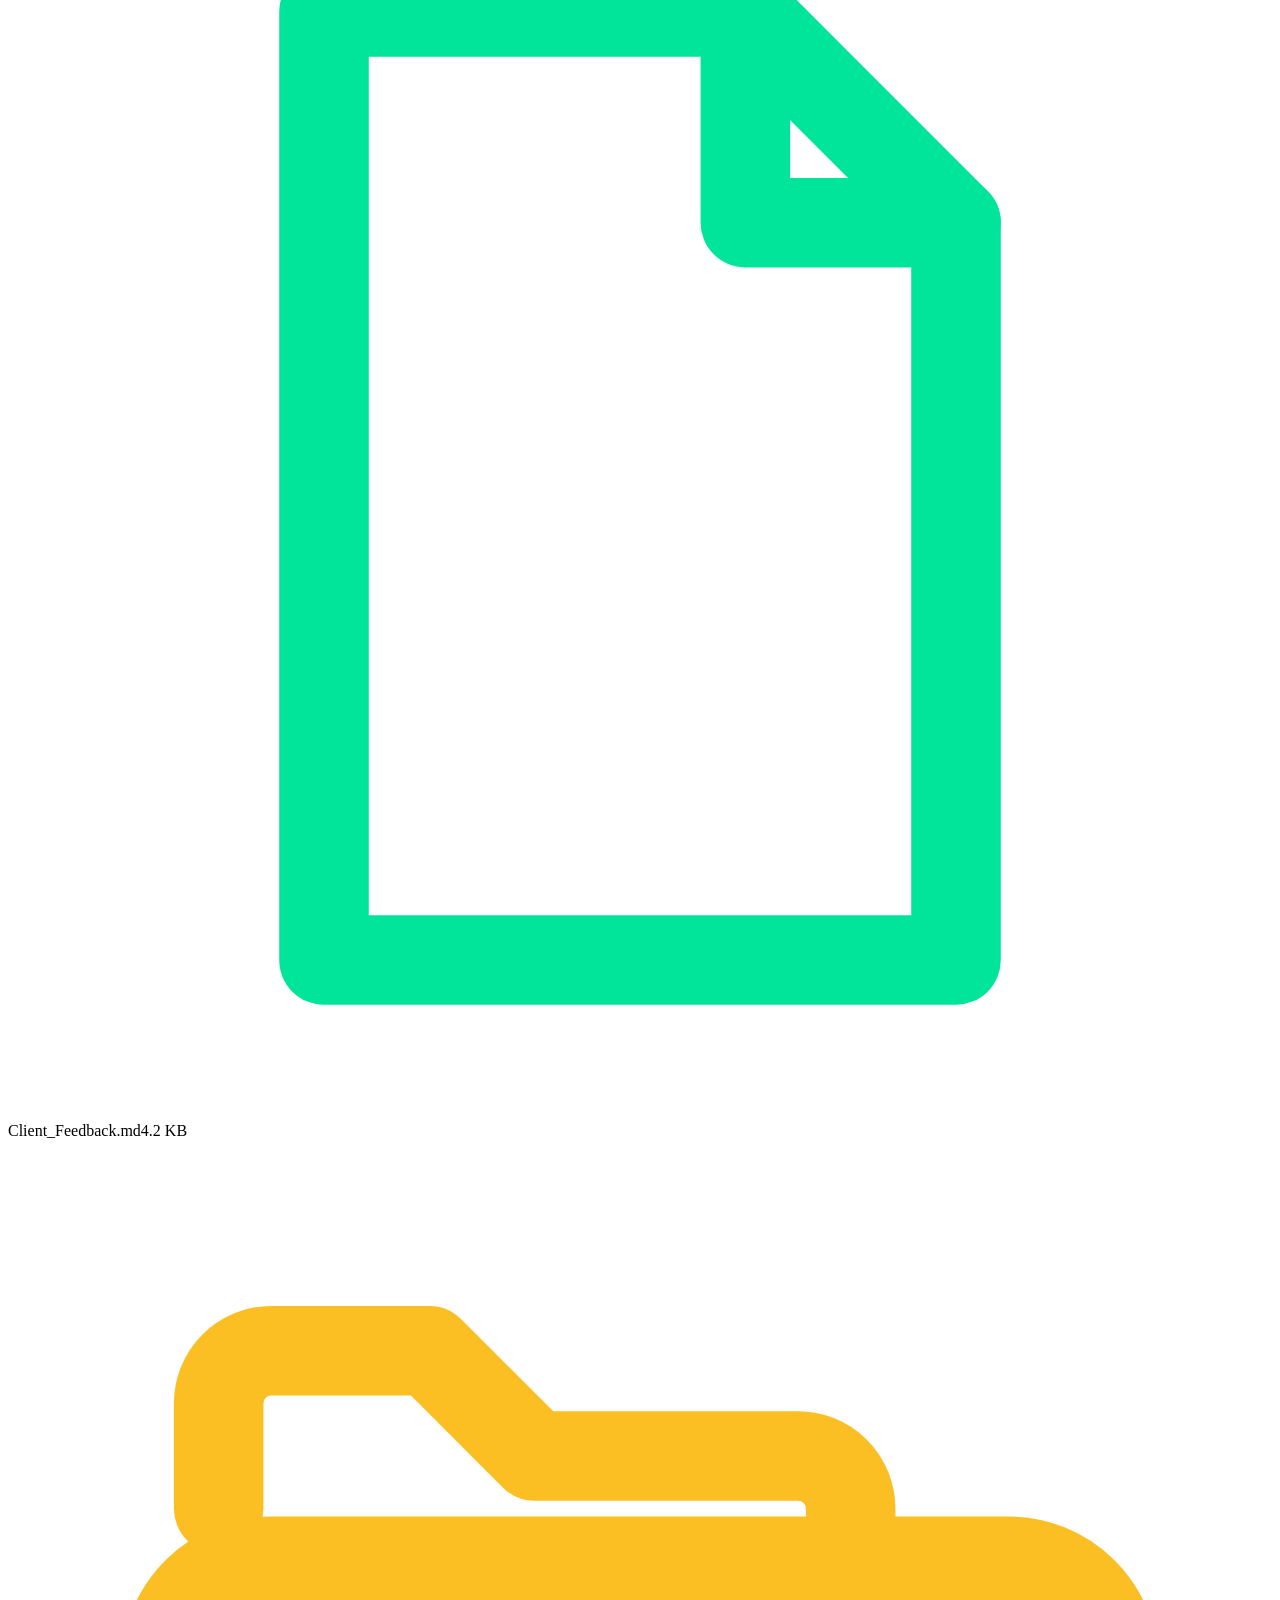
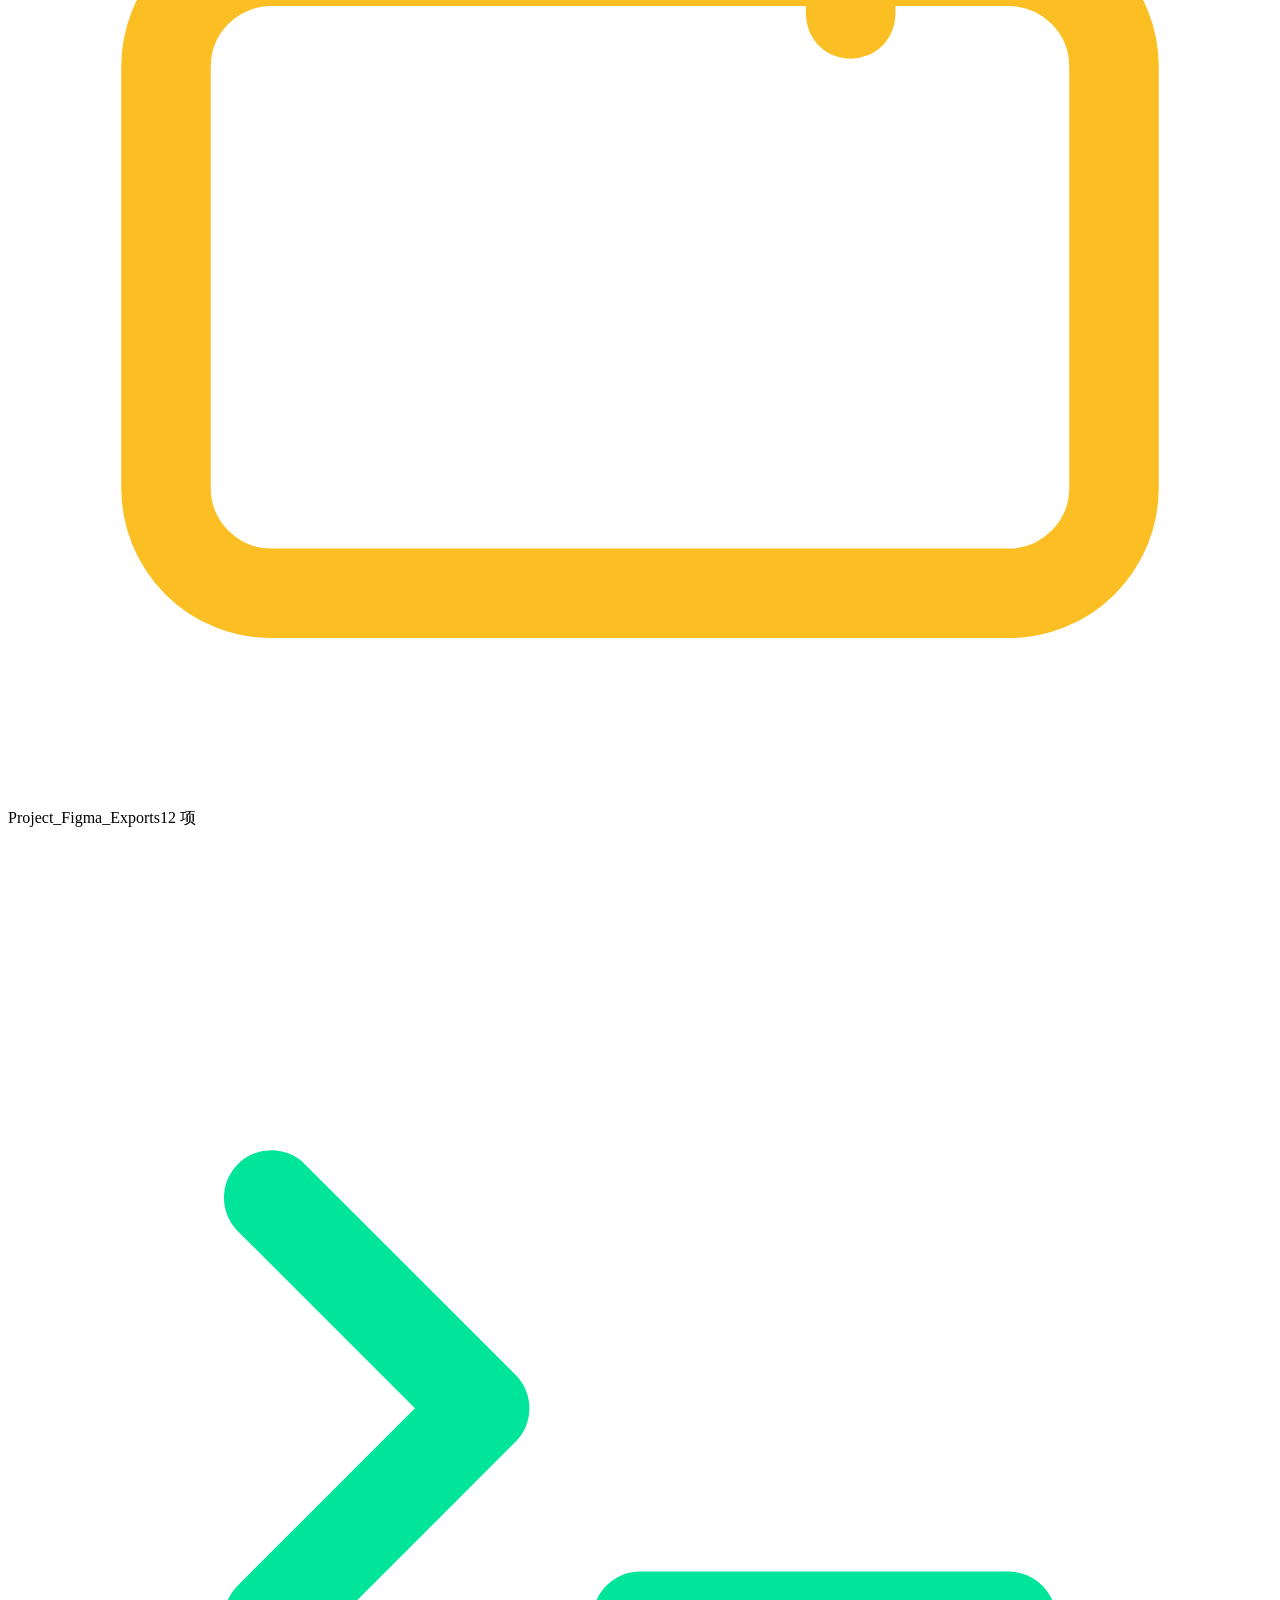
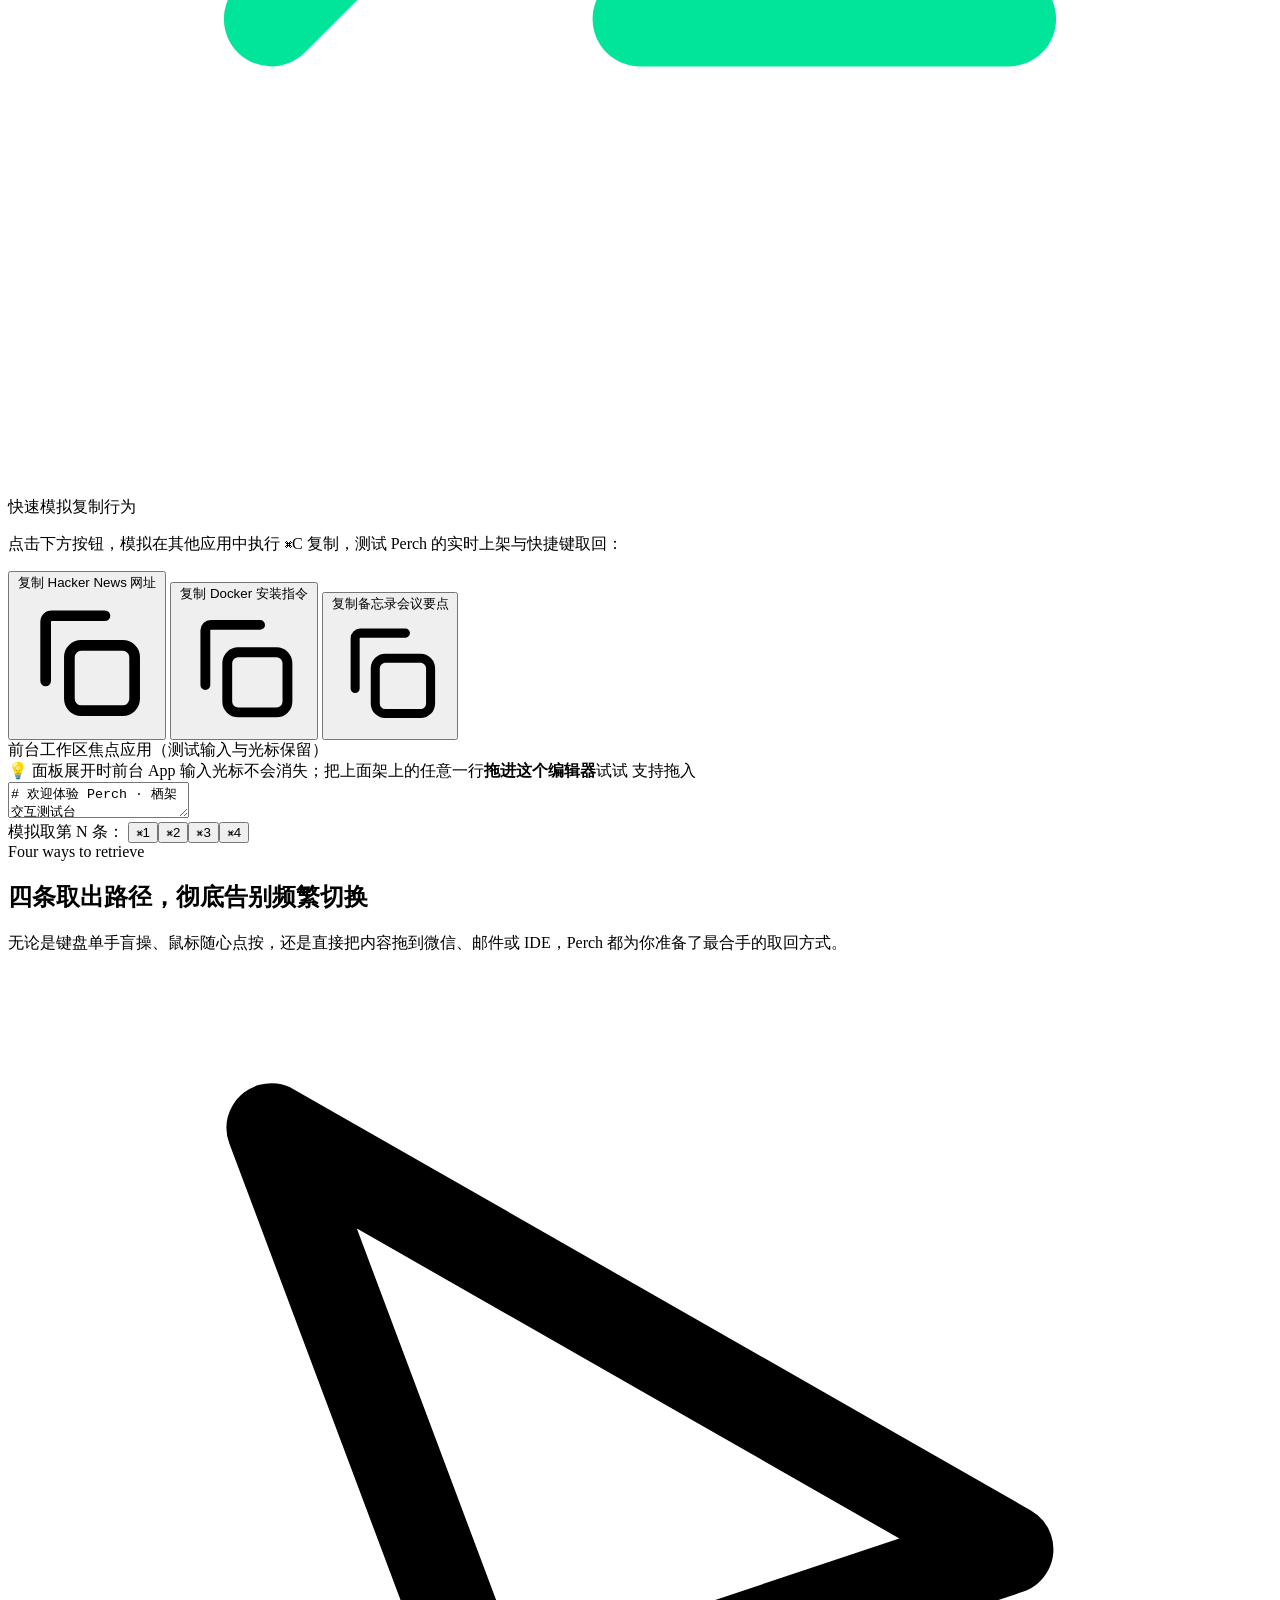
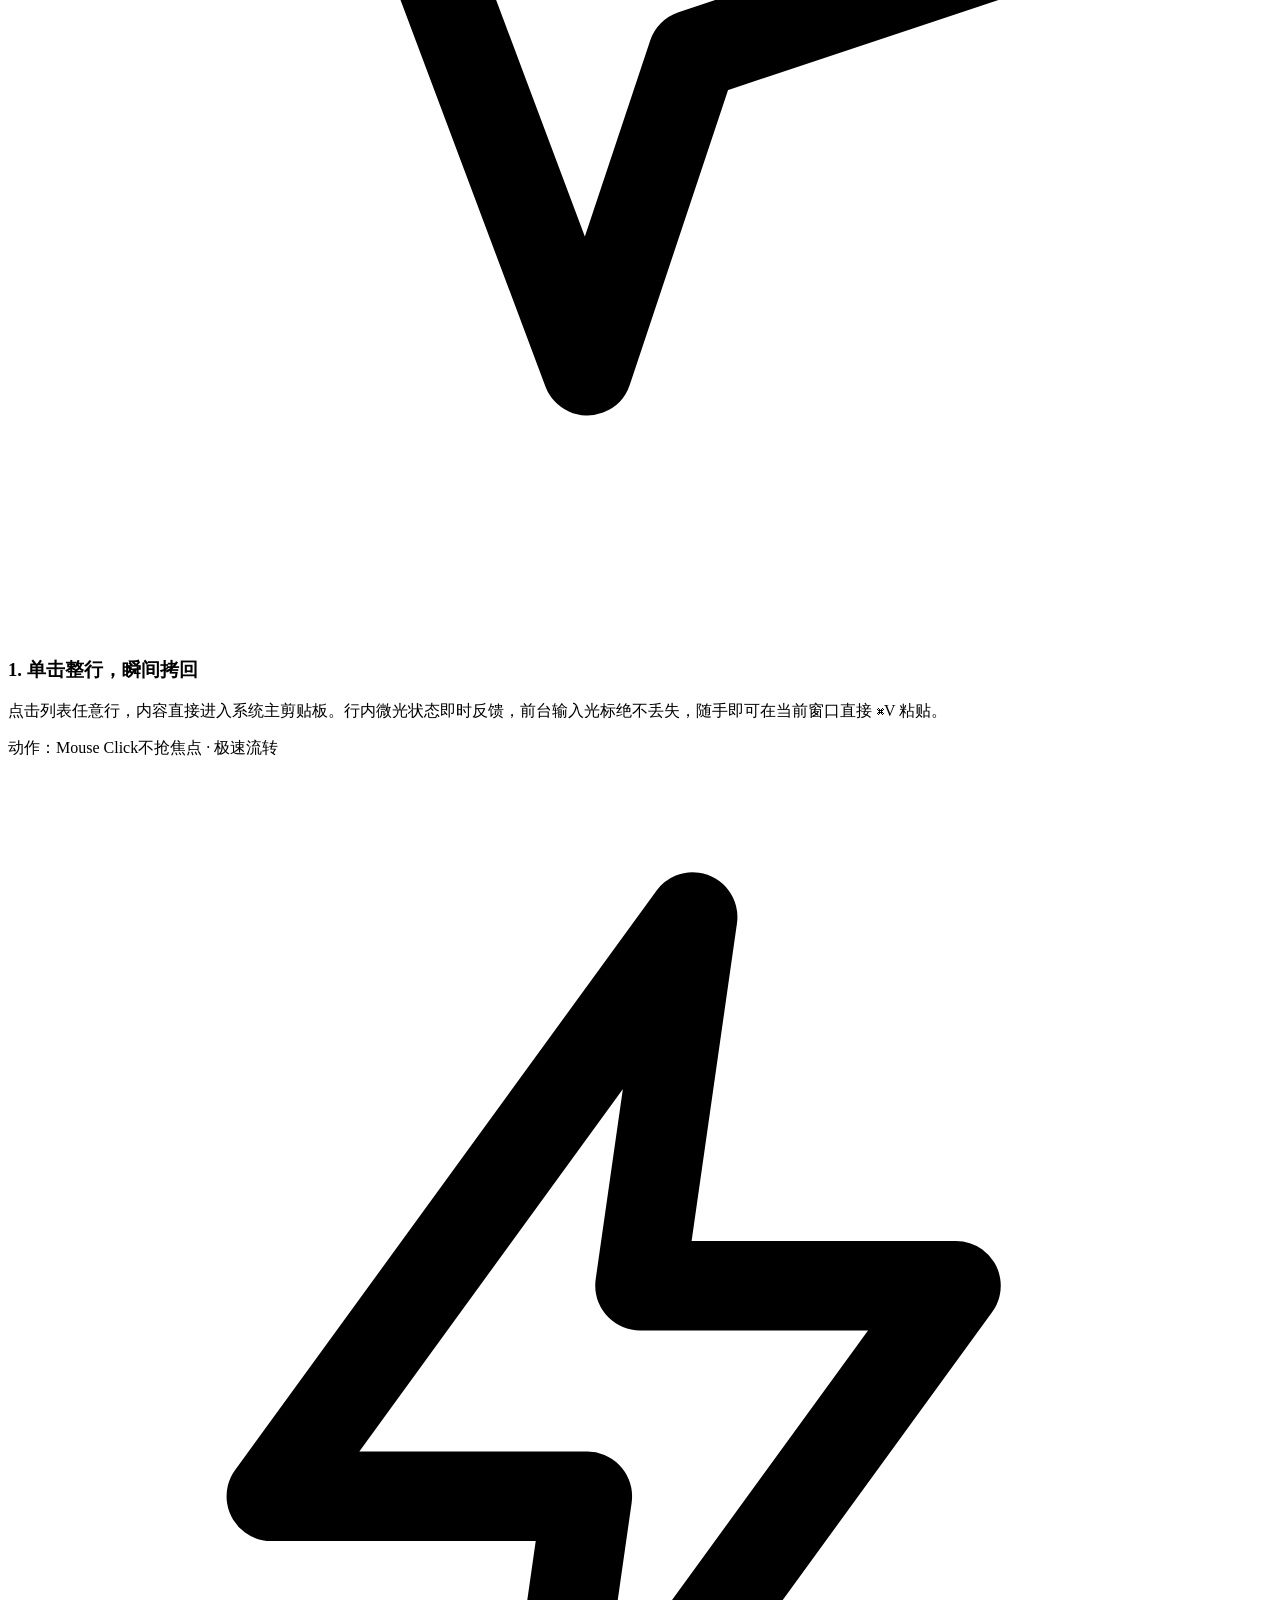
==== commit aac8c1df: "feat: M3 持久化 + 自动清理 + 去重，并把内部材料撤出公开仓库 持久化 - index.json 原子写、启动异步加载、退出前强制落盘；索引损坏降级并留 .corrupt - 去重遍历整个" ====
--- a/site/index.html
+++ b/site/index.html
@@ -3,363 +3,659 @@
 <head>
 <meta charset="UTF-8">
 <meta name="viewport" content="width=device-width,initial-scale=1">
-<title>Perch · 栖架 — macOS 顶部中转站，剪贴板与文件合体</title>
-<meta name="description" content="拖进来、复制过的文件、图片、文本、链接先「栖」在屏幕顶部，随时再取到任何地方去。仅 macOS，开源免费。">
-<link rel="icon" href="data:image/svg+xml,<svg xmlns='http://www.w3.org/2000/svg' viewBox='0 0 64 64'><rect width='64' height='64' rx='14' fill='%23000'/><rect x='18' y='0' width='28' height='14' rx='7' fill='%230a84ff'/></svg>">
-<link rel="stylesheet" href="/assets/site.css">
+<title>Perch · 栖架 — macOS 顶部中转架与剪贴板历史</title>
+<meta name="description" content="拖进来、复制过的文件、图片、文本、链接先「栖」在屏幕顶部，随时再取到任何地方去。仅 macOS，开源免费，100% 本地离线。">
+<meta property="og:title" content="Perch · 栖架">
+<meta property="og:description" content="拖进来、复制过的文件、图片、文本、链接先「栖」在屏幕顶部，随时再取到任何地方去。">
+<meta property="og:type" content="website">
+<link rel="icon" href="data:image/svg+xml,<svg xmlns='http://www.w3.org/2000/svg' viewBox='0 0 64 64'><rect width='64' height='64' rx='14' fill='%23000'/><rect x='18' y='0' width='28' height='14' rx='7' fill='%2300e59a'/></svg>">
+<link rel="stylesheet" href="/assets/home.css">
 </head>
 <body>
 
-<header class="nav">
-  <div class="wrap">
-    <a class="brand" href="/"><span class="mark"></span>Perch <small>栖架</small></a>
-    <nav>
-      <a href="#core">核心</a>
-      <a href="#take">取出</a>
-      <a href="#compare">对比</a>
-      <a href="#privacy">隐私</a>
-      <a href="/features">产品介绍</a>
-    </nav>
-    <a class="btn-sm" href="#download">下载</a>
-  </div>
-</header>
-
-<!-- ══ Hero ══ -->
+<!-- ══ Hero ══════════════════════════════════════════════════════════ -->
 <section class="hero">
-  <div class="wrap">
-    <span class="eyebrow"><b>v1.0</b> · 开源 MIT · 仅 macOS 14+</span>
-    <h1>复制过的一切，<br>先栖在屏幕顶部。</h1>
-    <p class="lead" style="margin-top:22px">
-      拖进来的文件、你在任何地方复制过的文本、链接、截图，都自动停在屏幕顶部那条黑边上。
-      需要时抬手取回——粘贴回剪贴板，或者直接拖出来变成真文件。
-    </p>
-
-    <div class="hero-cta">
-      <a class="btn btn-p" href="https://perch-dist-1305706023.cos.ap-guangzhou.myqcloud.com/dl/Perch-1.0.0.dmg" download>下载 for macOS <span class="sz">DMG · 4.2 MB</span></a>
-      <a class="btn btn-g" href="/features">看看它怎么用 →</a>
-    </div>
-    <div class="hero-meta">
-      <span>macOS 14 Sonoma 及以上</span><i class="dot"></i>
-      <span>Apple Silicon &amp; Intel</span><i class="dot"></i>
-      <span>已签名公证</span><i class="dot"></i>
-      <span>不联网 · 数据只在本机</span>
-    </div>
-
-    <!-- 桌面模拟 -->
-    <div class="stage">
-      <div class="menubar">
-        <div class="l"><b>Finder</b><span>文件</span><span>编辑</span><span>显示</span><span>前往</span></div>
-        <div class="r"><span>􀛨</span><span>􀙇</span><span>100%</span><span>周四 14:32</span></div>
+  <span class="eyebrow">
+    <span class="dot"></span>
+    <!-- ⚠️ 发布前状态（M6 还原）：换回 <span class="v">v1.0</span> -->
+    <span class="v">即将发布</span>
+    <span class="bar"></span>macOS 14+ 专属<span class="bar"></span>100% 离线隐私 · GPL-3.0 开源
+  </span>
+
+  <h1>拖进来、复制过的文件<br><em>先「栖」在屏幕顶部，</em><br>随时再取到任何地方去。</h1>
+
+  <p class="hero-sub">
+    专为 macOS 设计的极简顶部中转架与剪贴板管理器。<br>
+    支持真文件拖拽落地、<kbd>⌘1</kbd>–<kbd>⌘9</kbd> 极速盲操取回、机密标记自动跳过，专注纯粹的高效流转。
+  </p>
+
+  <div class="cta-row">
+    <!-- ⚠️ 发布前状态（M6 还原）：DMG 打包 + 公证完成后，把这个按钮换回
+         <a class="btn btn-p" href="https://perch-dist-1305706023.cos.ap-guangzhou.myqcloud.com/dl/Perch-1.0.0.dmg" download> …下载通用版 DMG…（真实体积）</a>
+         三处下载入口口径必须一起改：本页 Hero、本页收尾、/features 页。 -->
+    <a class="btn btn-p" href="https://github.com/KapiYue/perch-app" rel="noopener">
+      <svg viewBox="0 0 24 24" fill="none" stroke="currentColor" stroke-width="1.8" stroke-linecap="round" stroke-linejoin="round"><path d="M12 3l2.6 5.3 5.9.9-4.3 4.1 1 5.8-5.2-2.7-5.2 2.7 1-5.8L3.5 9.2l5.9-.9z"/></svg>
+      去 GitHub 关注发布
+    </a>
+    <a class="btn btn-g" href="#stage">
+      <svg viewBox="0 0 24 24" fill="none" stroke="currentColor" stroke-width="1.8" stroke-linecap="round" stroke-linejoin="round"><rect x="3" y="4" width="18" height="13" rx="2"/><path d="M9 21h6"/></svg>
+      在线试一试
+    </a>
+  </div>
+
+  <!-- ⚠️ 发布前状态（M6 还原）：整段删掉 -->
+  <p class="soon">1.0 还没发布。签名与公证走完就在这里放出 DMG —— 在 GitHub 上点个 star 或 Watch，发布时你会第一时间知道。</p>
+
+  <!-- ⚠️ 发布前状态（M6 还原）：Homebrew tap 建好并实测通过之前，
+       这个命令敲下去一定失败，所以先禁用。还原时去掉 disabled 与 .brew-off。 -->
+  <button class="brew brew-off" id="brew" type="button" disabled data-cmd="brew install --cask perch">
+    <span class="pr">&gt;_</span>
+    <span>brew install --cask perch</span>
+    <!-- ⚠️ 发布前状态（M6 还原）：删掉这个 span -->
+    <span class="soon-tag">发布后可用</span>
+    <span class="cp" aria-hidden="true">
+      <svg viewBox="0 0 24 24" fill="none" stroke="currentColor" stroke-width="1.8" stroke-linecap="round" stroke-linejoin="round" width="15" height="15"><rect x="9" y="9" width="11" height="11" rx="2"/><path d="M5 15V5a1 1 0 011-1h9"/></svg>
+    </span>
+    <span class="sr">复制安装命令</span>
+  </button>
+</section>
+
+<!-- ══ 交互模拟窗口 ══════════════════════════════════════════════════
+     它就是「架」本身：下面桌面场景里的文件能拖上来，行能点能拖走。 -->
+<div class="sim-wrap">
+  <div class="sim" id="sim">
+    <header class="sim-bar">
+      <span class="lights"><i style="background:#ff5f57"></i><i style="background:#febc2e"></i><i style="background:#28c840"></i></span>
+      <span class="live"></span>
+      <span class="sim-title">Perch 顶部栖架实时交互模拟</span>
+      <div class="tabs" role="tablist">
+        <button class="tab" role="tab" aria-selected="true" data-tab="clips">剪贴板历史 (<span id="n-clips">4</span>)</button>
+        <button class="tab" role="tab" aria-selected="false" data-tab="files">文件临时架 (<span id="n-files">4</span>)</button>
       </div>
-
-      <div class="perch">
-        <div class="hot">
-          <span class="lbl">栖架</span>
-          <span class="cnt">18</span>
+    </header>
+
+    <div class="sim-hint">
+      <span class="chip-hint">💡 提示：点击任意行直接取回复制</span>
+      <span>· 按下 <span class="mono">⌘1–⌘9</span> 亦可盲操直接提取</span>
+      <span class="sp"></span>
+      <span class="hint-meta">
+        <svg viewBox="0 0 24 24" fill="none" stroke="currentColor" stroke-width="1.8" stroke-linecap="round" stroke-linejoin="round"><path d="M12 3l5 5-2 1v4l2 3H7l2-3V9L7 8z"/><path d="M12 16v5"/></svg>
+        固定项永不过期
+      </span>
+      <span class="hint-meta">
+        <svg viewBox="0 0 24 24" fill="none" stroke="currentColor" stroke-width="1.8" stroke-linecap="round" stroke-linejoin="round"><circle cx="12" cy="12" r="8"/><path d="M12 8v4l3 2"/></svg>
+        12h 自动轮换
+      </span>
+    </div>
+
+    <div class="rows" id="rows"></div>
+
+    <footer class="sim-foot">
+      <span class="live"></span>
+      监听状态：已激活（0.5s 变更检测）
+      <span class="sp"></span>
+      <a href="#stage">向下试试拖拽流转 ↓</a>
+    </footer>
+  </div>
+</div>
+
+<!-- ══ 桌面场景 ══════════════════════════════════════════════════════ -->
+<section class="stage" id="stage">
+  <div class="stage-inner">
+
+    <div>
+      <div class="pane">
+        <div class="pane-hd">
+          <svg viewBox="0 0 24 24" fill="none" stroke="#fbbf24" stroke-width="1.8" stroke-linecap="round" stroke-linejoin="round"><path d="M4 7V5a1 1 0 011-1h3l2 2h5a1 1 0 011 1v2"/><rect x="3" y="8" width="18" height="12" rx="2"/></svg>
+          访达桌面文件
+          <span class="tip">拖到上面的架上</span>
         </div>
-        <div class="panel">
-          <div class="p-head">
-            <span class="t">栖架</span>
-            <span class="s">12 条剪贴板 · 6 个文件 · 213 MB</span>
-            <span class="ibtn">⏸</span><span class="ibtn">⚙</span>
-          </div>
-
-          <div class="p-sec">
-            <div class="p-sec-hd">
-              <h4>剪贴板</h4><span class="n">12</span><span class="sp"></span><span class="a">清空</span>
-            </div>
-            <div class="crow ok">
-              <span class="idx">⌘1</span>
-              <span class="ic text">✎</span>
-              <span class="txt">
-                <span class="p">下周三前把埋点方案对齐，数据口径按新版文档走</span>
-                <span class="m">3 分钟前 · 11 小时后清理</span>
-              </span>
-              <span class="chip">✓ 已复制</span>
-            </div>
-            <div class="crow hl">
-              <span class="idx">⌘2</span>
-              <span class="ic link">🔗</span>
-              <span class="txt">
-                <span class="p lk">https://github.com/KapiYue/perch-app</span>
-                <span class="m">14 分钟前 · 11 小时后清理</span>
-              </span>
-            </div>
-            <div class="crow">
-              <span class="idx">⌘3</span>
-              <span class="ic image">🖼</span>
-              <span class="txt">
-                <span class="p">截图 2026-08-13 143022.png</span>
-                <span class="m">1 小时前 · 10 小时后清理</span>
-              </span>
-            </div>
-          </div>
-
-          <div class="p-sec">
-            <div class="p-sec-hd">
-              <h4>文件</h4><span class="n">6</span><span class="sp"></span><span class="a">添加文件…</span>
-            </div>
-            <div class="fgrid">
-              <div class="fcell sel"><span class="fi">🎨</span><span class="fn">封面.sketch</span></div>
-              <div class="fcell sel"><span class="fi">📘</span><span class="fn">规范.pdf</span></div>
-              <div class="fcell sel"><span class="fi">🗜</span><span class="fn">素材.zip</span></div>
-              <div class="fcell"><span class="fi">🎬</span><span class="fn">demo.mp4</span></div>
-              <div class="fcell"><span class="fi">📗</span><span class="fn">数据.xlsx</span></div>
-              <div class="fcell"><span class="fi">📕</span><span class="fn">合同.pdf</span></div>
-            </div>
-          </div>
-
-          <div class="p-foot">
-            <span class="live"></span><span>剪贴板监听中</span>
-            <span class="sp"></span>
-            <span>⌘⇧V 唤出 · 单击复制 · ⌘1–9 快取</span>
-          </div>
+        <div class="finder" id="finder"></div>
+      </div>
+
+      <div class="pane simcopy">
+        <div class="pane-hd">
+          <svg viewBox="0 0 24 24" fill="none" stroke="#00e59a" stroke-width="1.8" stroke-linecap="round" stroke-linejoin="round"><path d="M5 7l4 4-4 4"/><path d="M12 15h7"/></svg>
+          快速模拟复制行为
+        </div>
+        <p>点击下方按钮，模拟在其他应用中执行 ⌘C 复制，测试 Perch 的实时上架与快捷键取回：</p>
+        <button class="copybtn" data-kind="link" data-content="https://news.ycombinator.com">
+          <span>复制 Hacker News 网址</span>
+          <svg viewBox="0 0 24 24" fill="none" stroke="currentColor" stroke-width="1.8" stroke-linecap="round" stroke-linejoin="round"><rect x="9" y="9" width="11" height="11" rx="2"/><path d="M5 15V5a1 1 0 011-1h9"/></svg>
+        </button>
+        <button class="copybtn" data-kind="code" data-content="curl -fsSL https://get.docker.com | sh">
+          <span>复制 Docker 安装指令</span>
+          <svg viewBox="0 0 24 24" fill="none" stroke="currentColor" stroke-width="1.8" stroke-linecap="round" stroke-linejoin="round"><rect x="9" y="9" width="11" height="11" rx="2"/><path d="M5 15V5a1 1 0 011-1h9"/></svg>
+        </button>
+        <button class="copybtn" data-kind="text" data-content="macOS 顶部刘海文件临时中转架设计标准 2026">
+          <span>复制备忘录会议要点</span>
+          <svg viewBox="0 0 24 24" fill="none" stroke="currentColor" stroke-width="1.8" stroke-linecap="round" stroke-linejoin="round"><rect x="9" y="9" width="11" height="11" rx="2"/><path d="M5 15V5a1 1 0 011-1h9"/></svg>
+        </button>
+      </div>
+    </div>
+
+    <div class="editor" id="editor">
+      <div class="ed-bar">
+        <span class="lights"><i style="background:#ff5f57"></i><i style="background:#febc2e"></i><i style="background:#28c840"></i></span>
+        <span class="ed-title">前台工作区焦点应用（测试输入与光标保留）</span>
+      </div>
+      <div class="ed-body">
+        <div class="ed-tip">
+          💡 面板展开时前台 App 输入光标不会消失；把上面架上的任意一行<b>拖进这个编辑器</b>试试
+          <span class="r">支持拖入</span>
+        </div>
+        <textarea id="ed" spellcheck="false"># 欢迎体验 Perch · 栖架 交互测试台
+
+- 把左边的桌面文件拖到上方的「栖架」里暂存
+- 点击架上任意一行，内容直接回到系统剪贴板
+- 把架上的行拖进这个编辑器，或者点下面的 ⌘N 按钮取回</textarea>
+        <div class="numrow">
+          <span class="lb">模拟取第 N 条：</span>
+          <span id="nums"></span>
         </div>
       </div>
     </div>
-  </div>
-</section>
-
-<!-- ══ 核心 ══ -->
-<section class="sec" id="core">
+
+  </div>
+</section>
+
+<!-- ══ 四条取出路径 ══════════════════════════════════════════════════ -->
+<section class="sec">
   <div class="wrap">
     <div class="sec-head">
-      <div class="kicker">为什么是它</div>
-      <h2>剪贴板和文件，本来就该在同一个地方。</h2>
-      <p>市面上的工具总要你二选一：管文件的不管剪贴板，管剪贴板的碰不了文件。
-         Perch 把两条线合成一个入口，并且在后台自动收集——不需要你先想起来它。</p>
-    </div>
-
-    <div class="grid g3">
-      <div class="card">
-        <div class="ico i-blue">📋</div>
-        <h3>后台自动监听剪贴板</h3>
-        <p>复制即上架。文本、链接、截图自动分类，图片直接显示缩略图。你不用先打开任何窗口，复制完继续干活就行。</p>
-        <span class="tag">这是 Perch 的立身之本</span>
-      </div>
-      <div class="card">
-        <div class="ico i-purple">📥</div>
-        <h3>文件临时中转架</h3>
-        <p>从访达拖进来，切 Space、切 App，再拖到目标位置。多选打包 ZIP，一次拖一堆。拖入的文件会被拷贝保存，原文件删了也不受影响。</p>
-        <span class="tag">支持拖进浏览器上传框</span>
-      </div>
-      <div class="card">
-        <div class="ico i-green">⌃</div>
-        <h3>屏幕顶部固定入口</h3>
-        <p>有刘海的机器贴着刘海渲染，没刘海的（外接屏、iMac、Mac mini）画一条同尺寸的黑条。单击、悬停、<span class="kbd">⌘⇧V</span> 三种唤出方式。</p>
-        <span class="tag">多屏跟随鼠标所在屏幕</span>
-      </div>
-    </div>
-  </div>
-</section>
-
-<!-- ══ 取出 ══ -->
-<section class="sec" id="take">
+      <div class="kicker">Four ways to retrieve</div>
+      <h2>四条取出路径，彻底告别频繁切换</h2>
+      <p>无论是键盘单手盲操、鼠标随心点按，还是直接把内容拖到微信、邮件或 IDE，Perch 都为你准备了最合手的取回方式。</p>
+    </div>
+
+    <div class="grid2">
+      <article class="card t-green">
+        <div class="tile"><svg viewBox="0 0 24 24" fill="none" stroke="currentColor" stroke-width="1.7" stroke-linecap="round" stroke-linejoin="round"><path d="M5 3l6 16 2-6 6-2z"/></svg></div>
+        <h3>1. 单击整行，瞬间拷回</h3>
+        <p>点击列表任意行，内容直接进入系统主剪贴板。行内微光状态即时反馈，前台输入光标绝不丢失，随手即可在当前窗口直接 ⌘V 粘贴。</p>
+        <div class="card-foot"><span class="act">动作：Mouse Click</span><span class="tags">不抢焦点 · 极速流转</span></div>
+      </article>
+
+      <article class="card t-sky">
+        <div class="tile"><svg viewBox="0 0 24 24" fill="none" stroke="currentColor" stroke-width="1.7" stroke-linecap="round" stroke-linejoin="round"><path d="M13 3L5 14h6l-1 7 8-11h-6z"/></svg></div>
+        <h3>2. ⌘1 – ⌘9 键盘直达</h3>
+        <p>面板展开时，前 9 条常驻醒目的按键标识。双手无需离开键盘，直接按下 ⌘1 至 ⌘9 即可取出对应记录；面板收起后这九个键立刻还给其它 App，不抢浏览器的切标签页。</p>
+        <div class="card-foot"><span class="act">动作：Command + [1–9]</span><span class="tags">手不离键 · 盲操命中</span></div>
+      </article>
+
+      <article class="card t-teal">
+        <div class="tile"><svg viewBox="0 0 24 24" fill="none" stroke="currentColor" stroke-width="1.7" stroke-linecap="round" stroke-linejoin="round"><path d="M14 4h6v6"/><path d="M20 4l-8 8"/><path d="M18 14v5a1 1 0 01-1 1H5a1 1 0 01-1-1V7a1 1 0 011-1h5"/></svg></div>
+        <h3>3. 往外拖拽，落地成真文件</h3>
+        <p>无论是中转架上的暂存文件，还是剪贴板里的文本、截图、代码，直接往外部应用一拖，Perch 会自动生成真实的 .txt、.png 实体文件落地。</p>
+        <div class="card-foot"><span class="act">动作：Drag &amp; Drop Export</span><span class="tags">NSFilePromiseProvider</span></div>
+      </article>
+
+      <article class="card t-amber">
+        <div class="tile"><svg viewBox="0 0 24 24" fill="none" stroke="currentColor" stroke-width="1.7" stroke-linecap="round" stroke-linejoin="round"><path d="M12 3l5 5-2 1v4l2 3H7l2-3V9L7 8z"/><path d="M12 16v5"/></svg></div>
+        <h3>4. 双击锁定，永不过期</h3>
+        <p>常用代码片段、常贴的链接、常用地址双击即可置顶固定。固定项不参与自动清理，也不参与数量淘汰，免受默认 12 小时轮换的影响。</p>
+        <div class="card-foot"><span class="act">动作：Double Click Pin</span><span class="tags">置顶保护 · 永久留存</span></div>
+      </article>
+    </div>
+  </div>
+</section>
+
+<!-- ══ 上下分区 ══════════════════════════════════════════════════════ -->
+<section class="sec">
   <div class="wrap">
     <div class="sec-head">
-      <div class="kicker">取出</div>
-      <h2>四条路径，怎么顺手怎么来。</h2>
-      <p>面板展开后，同一条内容有四种取走方式。它们不是备选方案，是四种不同的使用姿势。</p>
-    </div>
-
-    <div class="grid g2" style="gap:32px 44px">
-      <div class="path">
-        <span class="k">单击</span>
-        <div><h3>复制回剪贴板</h3><p>点整行，内容立刻回到系统剪贴板，切过去 <span class="kbd">⌘V</span> 就有。整行短暂变绿，行内弹出「✓ 已复制」——不弹全局提示，因为此刻你的视线就在这一行上。</p></div>
-      </div>
-      <div class="path">
-        <span class="k">⌘1–9</span>
-        <div><h3>手不离键盘</h3><p>前九条带序号，全局快捷键直接取第 N 条。面板收起时也生效，连唤出这一步都省了。</p></div>
-      </div>
-      <div class="path">
-        <span class="k">拖出</span>
-        <div><h3>落地成真文件</h3><p>拖住往外拖，松手才生成文件。剪贴板里的一段文字能拖成 .txt，一张截图能拖成 .png，直接丢进聊天窗口或上传框。</p></div>
-      </div>
-      <div class="path">
-        <span class="k">双击</span>
-        <div><h3>固定，永不过期</h3><p>双击切换固定状态。固定的条目不参与自动清理，也不参与数量淘汰。常用的模板、常贴的链接放这儿。</p></div>
-      </div>
-    </div>
-  </div>
-</section>
-
-<!-- ══ 对比 ══ -->
-<section class="sec" id="compare">
+      <div class="kicker k-sky">Two-tier architecture</div>
+      <h2>上层临时架 + 下层剪贴板</h2>
+      <p>巧妙整合两种最核心的文件中转场景，既不挤占屏幕空间，又能让所有暂存资产一览无余。</p>
+    </div>
+
+    <div class="tier">
+      <article class="card t-sky">
+        <div class="tier-hd">
+          <span class="tier-badge">上</span>
+          <h3>文件临时中转架 (Shelf)<span class="sub">跨应用拖放的最佳跳板</span></h3>
+        </div>
+        <ul>
+          <li><span><b>独立本地副本</b>：拖入的文件会自动拷贝一份。即使原文件被移动、重命名或删掉，架上副本仍完好无损。</span></li>
+          <li><span><b>⌘A 批量操作与 ZIP 打包</b>：支持多选文件批量拖出，或一键打包为 ZIP 压缩包分发。</span></li>
+          <li><span><b>Space 空格键 Quick Look</b>：原生系统级预览，无需打开沉重 App 即可秒级查看图片、文档与代码。</span></li>
+        </ul>
+        <div class="note">~/Library/Application Support/Perch/blobs/<b>本地存储，随用随清，零残留</b></div>
+      </article>
+
+      <article class="card t-green">
+        <div class="tier-hd">
+          <span class="tier-badge">下</span>
+          <h3>剪贴板历史记录 (History)<span class="sub">不打扰、不遗忘的记忆流</span></h3>
+        </div>
+        <ul>
+          <li><span><b>智能轻量分类</b>：自动高亮链接（绿色下划线）、代码片段（等宽字体并标出语言）以及截图缩略图。</span></li>
+          <li><span><b>时间倒计时轮替</b>：默认 12 小时自动释放空间（可自选 1h / 12h / 24h / 7d / 永不），保持轻盈无负担。</span></li>
+          <li><span><b>0.5s 变更检测轮询</b>：轻量后台监听，changeCount 变了才读内容，平时几乎不耗 CPU。</span></li>
+        </ul>
+        <div class="note">索引 index.json · 原子写入<b>图片与文件只存路径，绝不 base64 进索引</b></div>
+      </article>
+    </div>
+  </div>
+</section>
+
+<!-- ══ 隐私 ══════════════════════════════════════════════════════════ -->
+<section class="sec">
   <div class="wrap">
     <div class="sec-head">
-      <div class="kicker">和同类比</div>
-      <h2>各有各的好，差别在合不合体。</h2>
+      <div class="kicker k-teal">Privacy &amp; security</div>
+      <h2>隐私是第一准则，不是营销口号</h2>
+      <p>剪贴板是现代操作系统中最敏感的数据入口，里面可能包含密码、私钥、合同草案与私人对话。Perch 承诺将数据主权 100% 交还给您。</p>
+    </div>
+
+    <div class="grid4">
+      <article class="pcard">
+        <div class="tile"><svg viewBox="0 0 24 24" fill="none" stroke="currentColor" stroke-width="1.7" stroke-linecap="round" stroke-linejoin="round"><path d="M12 3l8 3v6c0 4.5-3.2 7.8-8 9-4.8-1.2-8-4.5-8-9V6z"/></svg></div>
+        <h3>100% 纯本地运行</h3>
+        <p>零网络请求、零云端上传、零遥测打点。断网也能顺畅工作。</p>
+      </article>
+      <article class="pcard">
+        <div class="tile"><svg viewBox="0 0 24 24" fill="none" stroke="currentColor" stroke-width="1.7" stroke-linecap="round" stroke-linejoin="round"><rect x="4" y="10" width="16" height="10" rx="2"/><path d="M8 10V7a4 4 0 018 0v3"/></svg></div>
+        <h3>机密标记自动跳过</h3>
+        <p>识别 1Password / KeePass 等打的 ConcealedType 标记，命中即丢弃不入库。<b>该开关默认关闭，由你决定是否开启。</b></p>
+      </article>
+      <article class="pcard">
+        <div class="tile"><svg viewBox="0 0 24 24" fill="none" stroke="currentColor" stroke-width="1.7" stroke-linecap="round" stroke-linejoin="round"><rect x="7" y="5" width="3.5" height="14" rx="1"/><rect x="13.5" y="5" width="3.5" height="14" rx="1"/></svg></div>
+        <h3>常驻一键暂停监听</h3>
+        <p>遇到处理隐私内容时，点击 ⏸ 即可停止记录，状态跨重启持久生效。</p>
+      </article>
+      <article class="pcard">
+        <div class="tile"><svg viewBox="0 0 24 24" fill="none" stroke="currentColor" stroke-width="1.7" stroke-linecap="round" stroke-linejoin="round"><path d="M5 7h14"/><path d="M9 7V5a1 1 0 011-1h4a1 1 0 011 1v2"/><path d="M6 7l1 13h10l1-13"/></svg></div>
+        <h3>一键彻底安全抹除</h3>
+        <p>偏好设置提供一键清空按钮，销毁本地历史索引与全部暂存文件。</p>
+      </article>
+    </div>
+  </div>
+</section>
+
+<!-- ══ 对比 ══════════════════════════════════════════════════════════ -->
+<section class="sec">
+  <div class="wrap">
+    <div class="sec-head">
+      <div class="kicker k-amber">Competitive matrix</div>
+      <h2>为什么选择 Perch · 栖架？</h2>
       <p>下面这些都是好工具，我们自己也在用。列出来是为了让你判断需不需要 Perch，而不是说别人不行。</p>
     </div>
 
     <div class="tbl-wrap">
       <table>
         <thead>
-          <tr>
-            <th style="width:22%">能力</th>
-            <th class="hi">Perch</th>
-            <th>NotchDrop</th>
-            <th>Maccy</th>
-            <th>Dropover / Yoink</th>
-          </tr>
+          <tr><th style="width:22%">功能特性</th><th class="me">Perch · 栖架</th><th>NotchDrop</th><th>Maccy</th><th>Paste</th><th>Yoink / Dropover</th></tr>
         </thead>
         <tbody>
-          <tr><td class="me">剪贴板历史</td><td class="hi yes">✓ 自动监听</td><td class="no">✕</td><td class="yes">✓</td><td class="no">✕</td></tr>
-          <tr><td class="me">文件临时架</td><td class="hi yes">✓</td><td class="yes">✓</td><td class="no">✕</td><td class="yes">✓</td></tr>
-          <tr><td class="me">两者同一入口</td><td class="hi yes">✓</td><td class="no">✕</td><td class="no">✕</td><td class="no">✕</td></tr>
-          <tr><td class="me">内容拖出成文件</td><td class="hi yes">✓ 文本/图片皆可</td><td class="yes">✓ 仅文件</td><td class="no">✕</td><td class="yes">✓ 仅文件</td></tr>
-          <tr><td class="me">按时长自动清理</td><td class="hi yes">✓ 可配置</td><td class="mid">部分</td><td class="mid">按条数</td><td class="mid">部分</td></tr>
-          <tr><td class="me">价格</td><td class="hi yes">免费 · MIT</td><td class="yes">免费 · MIT</td><td class="yes">免费 · MIT</td><td class="mid">付费</td></tr>
+          <tr><td>顶部刘海 / 胶囊集成</td><td class="me">✅ 刘海与无刘海自适应</td><td class="mid">仅物理刘海</td><td class="no">✕ 仅菜单栏</td><td class="no">✕ 底部抽屉</td><td class="no">✕ 侧边浮窗</td></tr>
+          <tr><td>文件架与剪贴板二合一</td><td class="me">✅ 上层文件 + 下层记录</td><td class="no">✕ 仅文件</td><td class="no">✕ 仅剪贴板</td><td class="mid">分组支持</td><td class="no">✕ 仅文件暂存</td></tr>
+          <tr><td>往外拖拽落地成真文件</td><td class="me">✅ 文本 / 图片 / 代码</td><td>✅ 仅已有文件</td><td class="no">✕ 仅复制到剪贴板</td><td>✅</td><td>✅ 仅已有文件</td></tr>
+          <tr><td>⌘1 – ⌘9 键盘直达</td><td class="me">✅ 极速盲操取回</td><td class="no">✕</td><td>✅</td><td class="no">✕ 无单键直达</td><td class="no">✕</td></tr>
+          <tr><td>按时长自动清理</td><td class="me">✅ 可配置 1h–7d</td><td class="mid">部分</td><td class="mid">按条数</td><td class="mid">按条数</td><td class="mid">部分</td></tr>
+          <tr><td>不联网 / 无账号</td><td class="me">✅ 100% 离线</td><td>✅ 本地存储</td><td>✅ 本地存储</td><td class="mid">⚠️ 依赖 iCloud 同步</td><td>✅ 本地存储</td></tr>
+          <tr><td>收费模式</td><td class="me">🎉 免费开源 GPL-3.0</td><td>免费</td><td>免费开源</td><td class="mid">订阅制</td><td class="mid">付费买断</td></tr>
         </tbody>
       </table>
     </div>
-    <p style="font-size:12.5px;color:var(--faint);margin-top:14px">
-      对比信息基于 2026 年 8 月各产品公开版本，如有出入欢迎在 GitHub 提 Issue 更正。
-    </p>
-  </div>
-</section>
-
-<!-- ══ 隐私 ══ -->
-<section class="sec" id="privacy">
+    <p style="font-size:12.5px;color:var(--faint);margin-top:14px">对比信息基于 2026 年 8 月各产品公开版本，如有出入欢迎在 GitHub 提 Issue 更正。</p>
+  </div>
+</section>
+
+<!-- ══ 设计取舍 ══════════════════════════════════════════════════════ -->
+<section class="sec">
   <div class="wrap">
     <div class="sec-head">
-      <div class="kicker">隐私</div>
-      <h2>该说清楚的话，放在最显眼的地方。</h2>
-    </div>
-
-    <div class="notice" style="margin-bottom:26px">
-      <h3>⚠️ 请先读这一段</h3>
-      <p><b>Perch 会记录你复制的一切内容，并保存到本机磁盘。</b>包括你从密码管理器里复制的密码。
-         我们<b>不做</b>任何「猜这是不是密码」的启发式识别——猜错会漏，猜对了也只是概率，
-         与其给你一个不可靠的安全感，不如把事实讲明白。</p>
-      <p>对应地，面板头部有<b>常驻可见的暂停按钮</b>，一键停止监听；设置里有<b>抹掉全部数据</b>。
-         另外可以选择开启「跳过被标记为机密的内容」——那是密码管理器主动打的标记，尊重来源声明，而不是我们去猜。</p>
-    </div>
-
-    <div class="split">
-      <div class="pane good">
-        <h3>✓ 我们做了什么</h3>
-        <ul class="list">
-          <li><span class="m">·</span><span>数据全部存在 <b>~/Library/Application Support/Perch/</b>，一个字节都不上传</span></li>
-          <li><span class="m">·</span><span>没有账号、没有云同步、没有遥测、没有崩溃上报</span></li>
-          <li><span class="m">·</span><span>App 全程<b>不发起任何网络请求</b>（自动更新检查除外，可关闭）</span></li>
-          <li><span class="m">·</span><span>源码 MIT 开源，可自行审计、自行构建</span></li>
-        </ul>
-      </div>
-      <div class="pane bad">
-        <h3>✕ 我们没申请什么</h3>
-        <ul class="list">
-          <li><span class="m">·</span><span>不申请<b>辅助功能</b>（Accessibility）权限</span></li>
-          <li><span class="m">·</span><span>不申请<b>屏幕录制</b>权限</span></li>
-          <li><span class="m">·</span><span>不安装<b>全局鼠标钩子</b>，所以也没有「抖一抖召唤」</span></li>
-          <li><span class="m">·</span><span>不读取你的通讯录、日历、照片库</span></li>
-        </ul>
-      </div>
-    </div>
-  </div>
-</section>
-
-<!-- ══ 下载 ══ -->
-<section class="sec" id="download">
-  <div class="wrap">
-    <div class="sec-head">
-      <div class="kicker">下载</div>
-      <h2>三种装法，随你。</h2>
-    </div>
-
-    <div class="grid g3">
-      <div class="dl">
-        <h3>直接下载</h3>
-        <p>已用 Developer ID 签名并经 Apple 公证，双击不会报「已损坏」。国内节点，直连不用梯子。</p>
-        <a class="btn btn-p" href="https://perch-dist-1305706023.cos.ap-guangzhou.myqcloud.com/dl/Perch-1.0.0.dmg" download>Perch-1.0.0.dmg <span class="sz">4.2 MB</span></a>
-        <p style="margin:14px 0 0;font-size:12.5px">
-          下载不动？走
-          <a href="https://github.com/KapiYue/perch-app/releases/latest"
-             style="color:var(--accent)">GitHub Releases 备用链接 →</a>
-        </p>
-      </div>
-      <div class="dl">
-        <h3>Homebrew</h3>
-        <p>习惯命令行的话两行搞定，后续 <code style="display:inline;padding:1px 5px;background:rgba(0,0,0,.4)">brew upgrade</code> 跟着更新。</p>
-        <span class="code">brew tap kapiyue/tap<br>brew install --cask perch</span>
-      </div>
-      <div class="dl">
-        <h3>自行构建</h3>
-        <p>没有开发者账号也能构建可用版本，脚本用 ad-hoc 签名。</p>
-        <span class="code">./script/build_unsigned.sh</span>
-      </div>
-    </div>
-
-    <div class="req">
-      <span><b>系统要求</b> macOS 14 Sonoma 或更高</span>
-      <span><b>架构</b> Universal（Apple Silicon / Intel）</span>
-      <span><b>协议</b> MIT</span>
-      <span><b>更新</b> Sparkle 内置自动更新</span>
-    </div>
-  </div>
-</section>
-
-<!-- ══ FAQ ══ -->
+      <div class="kicker">Design philosophy</div>
+      <h2>克制与专注：我们坚持不做的事</h2>
+      <p>好的工具不是功能的盲目堆砌，而是把最核心的痛点打磨至极致。</p>
+    </div>
+
+    <div class="grid3">
+      <article class="card nope">
+        <span class="x">✕</span>
+        <h3>不做云端同步</h3>
+        <div class="sub">保护你的数据边界</div>
+        <p>许多剪贴板软件以「多端同步」为卖点，但这意味着你每次复制的代码、合同和对话都会上传至第三方服务器。Perch 坚持 100% 离线。</p>
+      </article>
+      <article class="card nope">
+        <span class="x">✕</span>
+        <h3>不做密码内容识别</h3>
+        <div class="sub">不给你不可靠的安全感</div>
+        <p>基于猜测的「智能过滤」一定会漏，而漏掉的那次恰恰最危险。我们只尊重来源 App 的显式标记，其余照实记录，并把暂停按钮常驻在你看得见的地方。</p>
+      </article>
+      <article class="card nope">
+        <span class="x">✕</span>
+        <h3>不做全屏打扰</h3>
+        <div class="sub">保持思维连贯</div>
+        <p>Perch 收纳在屏幕顶部，展开时仅占用顶部一小块悬浮区域，不遮挡主窗口内容，用完自动收回，让你的专注流不被割裂。</p>
+      </article>
+    </div>
+  </div>
+</section>
+
+<!-- ══ FAQ ══════════════════════════════════════════════════════════ -->
 <section class="sec">
   <div class="wrap">
-    <div class="sec-head"><div class="kicker">常见问题</div><h2>你可能想问的。</h2></div>
+    <div class="sec-head"><div class="kicker">FAQ</div><h2>常见问题解答</h2></div>
     <div class="faq">
       <details open>
-        <summary>我的 Mac 没有刘海，能用吗？</summary>
-        <p>能，而且体验完全一致。Perch 的入口定义是「屏幕中上方的一块热区」，不是「物理刘海」。没有刘海的机器会在屏幕顶部正中渲染一条同尺寸的黑色圆角条，面板本身的外观两种情况下完全相同。外接显示器、iMac、Mac mini 都成立。</p>
+        <summary>没有刘海的 Mac（如 Mac mini、iMac 或外接 4K 显示器）可以使用吗？</summary>
+        <p>完全可以，而且体验一致。Perch 的入口定义是「屏幕中上方的一块热区」，不是「物理刘海」。在无刘海屏幕或外接显示器上，Perch 会在顶部正中渲染一条同尺寸的黑色圆角条。鼠标移到顶部热区，或按下全局快捷键 ⌃⌘V 即可唤出。多屏时面板出现在鼠标当前所在的那块屏幕上。</p>
       </details>
       <details>
-        <summary>关掉 App 之后内容还在吗？</summary>
-        <p>在。剪贴板历史和文件都会跨重启保留，只有到期或被你手动移除才消失。默认保存 12 小时，可以在设置里改成 1 小时 / 12 小时 / 24 小时 / 7 天 / 永不。</p>
+        <summary>原文件被移动、重命名或丢进废纸篓后，架上的文件还能用吗？</summary>
+        <p>依然完好可用。文件被拖入 Perch 时会在 ~/Library/Application Support/Perch/blobs/ 创建一份独立的本地副本。原文件的任何变动都不会破坏架上的文件，随时可以再次拖出。代价是占磁盘，由自动清理负责回收。</p>
+      </details>
+      <details>
+        <summary>复制 1Password 或 Bitwarden 等密码时，会被 Perch 记录吗？</summary>
+        <p>默认会。<b>Perch 不做任何「猜这是不是密码」的启发式识别</b>——猜错会漏，而漏掉的那一次恰恰最危险，与其给你一个不可靠的安全感，不如把事实讲明白。作为配套，我们提供一个可选开关：识别 org.nspasteboard.ConcealedType 标记（那是密码管理器主动打的标记，尊重来源声明，而不是我们去猜），命中即丢弃不入库。<b>这个开关默认关闭，请在偏好设置里自行开启。</b>另外面板头部常驻 ⏸ 暂停按钮，设置页有「抹掉全部数据」。</p>
+      </details>
+      <details>
+        <summary>为什么 Perch 坚持不做「云端同步」和所谓的「AI 自动打标」？</summary>
+        <p>剪贴板和临时文件是电脑上最私密的数据流。Perch 的定位是纯粹的「即用即走」中转站。云端同步会带来隐私泄露风险与网络延迟；而临时中转的生命周期通常只有几分钟或几小时，为了「AI 自动分类」消耗算力和等待时间，完全违背了随用随走的初衷。在 Perch 里，你的数据 100% 留在本机。</p>
+      </details>
+      <details>
+        <summary>如果我临时需要复制高度机密的内容，如何暂时关闭记录？</summary>
+        <p>面板头部常驻一个 ⏸ 一键暂停监听按钮。点击后监听立刻停止，头部显示「已暂停」；暂停期间复制的内容一条都不会上架，而且恢复后也不会倒灌进来。该暂停状态会跨应用重启保留，直到你再次点击恢复。</p>
       </details>
       <details>
         <summary>为什么上不了 Mac App Store？</summary>
         <p>因为 App Sandbox 必须关闭。开启沙盒后「把内容拖出去变成真文件」和任意路径访问会残废，而那正是 Perch 的核心能力。这是一个明确的取舍：我们选功能，放弃商店分发。所以只能从官网或 Homebrew 安装。</p>
       </details>
-      <details>
-        <summary>会不会很吃资源？</summary>
-        <p>剪贴板监听是每 0.5 秒轮询一次系统的 changeCount（macOS 没有提供变更通知 API），变了才读内容，平时基本不耗 CPU。图片和文件以文件形式存在磁盘上，索引里只存路径，所以攒几百条也不会拖慢启动。冷启动到菜单栏图标出现控制在 300ms 以内。</p>
-      </details>
-      <details>
-        <summary>支持 Windows 吗？</summary>
-        <p>不支持，而且短期内不会做。Perch 用的是原生 Swift + AppKit，深度依赖 macOS 的窗口层级、拖拽承诺（NSFilePromiseProvider）和剪贴板机制。移植等于重写，这是个已知并且接受的代价。</p>
-      </details>
-      <details>
-        <summary>有中文/英文界面吗？</summary>
-        <p>两种都有。默认简体中文，系统语言是英文时自动切换。所有界面文案走 String Catalog，欢迎提交其他语言的翻译。</p>
-      </details>
-    </div>
-  </div>
-</section>
-
-<section class="cta">
-  <div class="wrap">
-    <h2>让复制过的东西，有个落脚的地方。</h2>
-    <p>免费、开源、不联网。装上试两天，不合适删掉就是。</p>
-    <div class="hero-cta">
-      <a class="btn btn-p" href="https://perch-dist-1305706023.cos.ap-guangzhou.myqcloud.com/dl/Perch-1.0.0.dmg" download>下载 for macOS <span class="sz">DMG · 4.2 MB</span></a>
-      <a class="btn btn-g" href="/features">先看产品介绍</a>
-    </div>
+    </div>
+  </div>
+</section>
+
+<!-- ══ 收尾 ══════════════════════════════════════════════════════════ -->
+<section class="end">
+  <div class="wrap">
+    <h2>即刻让文件与剪贴板「栖」在顶部</h2>
+    <p>完全免费开源，无需注册、无需账号。装上试两天，不合适删掉就是。</p>
+    <div class="cta-row">
+      <!-- ⚠️ 发布前状态（M6 还原）：换回 <a class="btn btn-p" href="https://perch-dist-1305706023.cos.ap-guangzhou.myqcloud.com/dl/Perch-1.0.0.dmg" download>立即下载 DMG (Universal)</a> -->
+      <a class="btn btn-p" href="https://github.com/KapiYue/perch-app" rel="noopener">去 GitHub 关注发布</a>
+      <a class="btn btn-g" href="https://github.com/KapiYue/perch-app">在 GitHub 上查看源码</a>
+    </div>
+    <p class="req">发布版本将支持 macOS 14 Sonoma 及更高版本 · Apple Silicon 与 Intel 通用 · 由 Apple 公证</p>
   </div>
 </section>
 
 <footer>
   <div class="wrap">
-    <a class="brand" href="/"><span class="mark"></span>Perch <small>栖架</small></a>
-    <span class="copy">© 2026 · MIT License</span>
-    <nav>
-      <a href="/features">产品介绍</a>
-      <a href="/privacy">隐私政策</a>
-      <a href="/support">支持</a>
-      <a href="/credits">致谢</a>
-      <a href="https://github.com/KapiYue/perch-app">GitHub</a>
-    </nav>
-    <div class="beian">
-      <a href="https://beian.miit.gov.cn/" target="_blank" rel="noopener noreferrer">浙ICP备2026055717号-2</a>
-      <a class="police" href="https://beian.mps.gov.cn/#/query/webSearch?code=33010502013311" target="_blank" rel="noopener noreferrer"><img src="/assets/police-filing-icon.png" alt="" width="18" height="18">浙公网安备33010502013311号</a>
+    <div class="foot-top">
+      <a class="brand" href="/"><span class="mk"></span>Perch <small>栖架</small></a>
+      <nav>
+        <a href="/features">产品介绍</a>
+        <a href="/privacy">隐私政策</a>
+        <a href="/support">支持</a>
+        <a href="/credits">致谢</a>
+        <a href="https://github.com/KapiYue/perch-app">GitHub</a>
+      </nav>
+      <div class="tagline">© 2026 Perch · 栖架 · GPL-3.0 License · 纯本地离线架构 · 零遥测跟踪 · 专为 macOS 打造</div>
+      <div class="beian">
+        <a href="https://beian.miit.gov.cn/" target="_blank" rel="noopener noreferrer">浙ICP备2026055717号-2</a>
+        <a class="police" href="https://beian.mps.gov.cn/#/query/webSearch?code=33010502013311" target="_blank" rel="noopener noreferrer"><img src="/assets/police-filing-icon.png" alt="" width="18" height="18">浙公网安备33010502013311号</a>
+      </div>
     </div>
   </div>
 </footer>
+
+<div class="toasts" id="toasts" aria-live="polite"></div>
+
+<script>
+/* ══════════════════════════════════════════════════════════════════
+   落地页交互。原生 JS，无依赖、无构建。
+   行为口径对齐 App
+   ══════════════════════════════════════════════════════════════════ */
+(function () {
+  'use strict';
+
+  var $ = function (s, r) { return (r || document).querySelector(s); };
+
+  /* ── 数据 ──────────────────────────────────────────────────────── */
+  var clips = [
+    { c: 'https://perch.joy-coder.com/#download', k: 'LINK', pin: true },
+    { c: 'brew tap kapiyue/tap && brew install --cask perch', k: 'CODE', lang: 'bash' },
+    // 🚨 截图落到剪贴板是**没有文件名**的 —— App 里这一条显示的是「840 KB 图片」。
+    // 早先这里照抄参考稿写成 `screenshot_retina_2026.png`，那会让人以为
+    // 「在访达里复制一个图片文件也该出现在剪贴板区」，而事实相反（那种情况
+    // 剪贴板上只有 file-url，没有图片数据，会进文件区）。文件名一律不写。
+    { c: '屏幕截图', k: 'IMAGE', dim: '1440 × 900', sz: '840 KB', pin: true, thumb: true },
+    { c: '拖进来、复制过的文件、图片、文本、链接先「栖」在屏幕顶部，随时再取到任何地方去。', k: 'TEXT' }
+  ];
+
+  var files = [
+    { c: '接口规范 v3.pdf', k: 'PDF', sz: '2.4 MB' },
+    { c: '封面终稿.sketch', k: 'SKETCH', sz: '18.2 MB' },
+    { c: '素材打包.zip', k: 'ZIP', sz: '154 MB', pin: true },
+    { c: '演示录屏.mp4', k: 'MP4', sz: '38.1 MB' }
+  ];
+
+  var desktop = [
+    { id: 'd1', n: 'Sprint_Demo_V2.dmg', s: '24.5 MB', t: 'app' },
+    { id: 'd2', n: 'UI_Design_Tokens.json', s: '18 KB', t: 'code' },
+    { id: 'd3', n: 'Client_Feedback.md', s: '4.2 KB', t: 'doc' },
+    { id: 'd4', n: 'Project_Figma_Exports', s: '12 项', t: 'folder' }
+  ];
+
+  var tab = 'clips';
+
+  /* ── Toast ─────────────────────────────────────────────────────────
+     🚨 只给**没有对应行可闪**的动作用（模拟 ⌘C、拖入、取到编辑器）。
+     点击某一行取回走的是行内变绿，不弹 toast —— 「复制反馈只做行内」
+     是已定的产品决定，这里没有推翻它。 */
+  function toast(text, key) {
+    var box = $('#toasts');
+    var el = document.createElement('div');
+    el.className = 'toast';
+    el.textContent = text;
+    if (key) {
+      var k = document.createElement('span');
+      k.className = 'k';
+      k.textContent = key;
+      el.appendChild(k);
+    }
+    box.appendChild(el);
+    setTimeout(function () { el.remove(); }, 2400);
+  }
+
+  /* ── 渲染架上的行 ──────────────────────────────────────────────── */
+  function rowClass(k) {
+    return k === 'LINK' ? 'link' : (k === 'CODE' ? 'code' : '');
+  }
+
+  function render() {
+    var list = tab === 'clips' ? clips : files;
+    var box = $('#rows');
+    box.innerHTML = '';
+
+    $('#n-clips').textContent = clips.length;
+    $('#n-files').textContent = files.length;
+
+    if (!list.length) {
+      box.innerHTML = '<div class="rows-empty">这一区暂时是空的</div>';
+      return;
+    }
+
+    list.forEach(function (it, i) {
+      var el = document.createElement('button');
+      el.type = 'button';
+      el.className = 'row' + (it.pin ? ' pinned' : '');
+      el.draggable = true;
+      el.dataset.i = i;
+
+      // ⌘N 只画前 9 条。口径和 App 一致：⌘N 永远指全表第 N 条。
+      var cap = i < 9 ? '⌘' + (i + 1) : (i + 1);
+      var meta = it.k + (it.lang ? ' · ' + it.lang : '') + (it.dim ? ' · ' + it.dim : '') +
+                 (it.sz ? ' · ' + it.sz : '') +
+                 (it.pin ? ' · <span class="pin">已固定</span>' : '');
+      var exp = it.pin ? '永不过期' : '11h后清理';
+
+      el.innerHTML =
+        '<span class="cap">' + cap + '</span>' +
+        (it.thumb ? '<span class="thumb" aria-hidden="true"></span>' : '') +
+        '<span class="row-body">' +
+          '<span class="row-main ' + rowClass(it.k) + '"></span>' +
+          '<span class="row-meta">' + meta + '</span>' +
+        '</span>' +
+        '<span class="row-right"><span class="take">点击取回</span><span class="exp">' + exp + '</span></span>';
+      // 内容走 textContent，避免示例文本里的尖括号被当成标签
+      $('.row-main', el).textContent = it.c;
+
+      el.addEventListener('click', function () { take(el, it); });
+      el.addEventListener('dragstart', function (e) {
+        e.dataTransfer.setData('text/plain', it.c);
+        e.dataTransfer.effectAllowed = 'copy';
+      });
+      box.appendChild(el);
+    });
+  }
+
+  /* ── 单击取回：行内变绿 1.1 秒，不弹 toast ─────────────────────── */
+  function take(el, it) {
+    if (navigator.clipboard) { navigator.clipboard.writeText(it.c).catch(function () {}); }
+    el.classList.add('copied');
+    $('.take', el).textContent = '✓ 已复制';
+    setTimeout(function () {
+      el.classList.remove('copied');
+      $('.take', el).textContent = '点击取回';
+    }, 1100);
+  }
+
+  /* ── 页签 ──────────────────────────────────────────────────────── */
+  Array.prototype.forEach.call(document.querySelectorAll('.tab'), function (b) {
+    b.addEventListener('click', function () {
+      tab = b.dataset.tab;
+      Array.prototype.forEach.call(document.querySelectorAll('.tab'), function (o) {
+        o.setAttribute('aria-selected', String(o === b));
+      });
+      render();
+    });
+  });
+
+  /* ── 桌面文件：拖到架上 ────────────────────────────────────────── */
+  var ICONS = {
+    app: '<path d="M12 3l2.5 5.5L20 9l-4 4 1 6-5-3-5 3 1-6-4-4 5.5-.5z"/>',
+    code: '<path d="M9 8l-4 4 4 4"/><path d="M15 8l4 4-4 4"/>',
+    doc: '<path d="M6 3h8l4 4v14H6z"/><path d="M14 3v4h4"/>',
+    folder: '<path d="M4 7V5a1 1 0 011-1h3l2 2h5a1 1 0 011 1v2"/><rect x="3" y="8" width="18" height="12" rx="2"/>'
+  };
+  var TONES = { app: '#818cf8', code: '#60a5fa', doc: '#00e59a', folder: '#fbbf24' };
+
+  function renderFinder() {
+    var box = $('#finder');
+    box.innerHTML = '';
+    desktop.forEach(function (d) {
+      var el = document.createElement('div');
+      el.className = 'fcell' + (d.taken ? ' gone' : '');
+      el.draggable = !d.taken;
+      el.title = d.taken ? '已在架上' : '按住拖到上面的栖架';
+      el.innerHTML =
+        '<span class="ic"><svg viewBox="0 0 24 24" fill="none" stroke="' + TONES[d.t] +
+        '" stroke-width="1.7" stroke-linecap="round" stroke-linejoin="round">' + ICONS[d.t] + '</svg></span>' +
+        '<span class="nm"></span><span class="sz2">' + (d.taken ? '已在架上' : d.s) + '</span>';
+      $('.nm', el).textContent = d.n;
+      el.addEventListener('dragstart', function (e) {
+        e.dataTransfer.setData('application/x-perch-file', d.id);
+        e.dataTransfer.setData('text/plain', d.n);
+        e.dataTransfer.effectAllowed = 'copy';
+      });
+      box.appendChild(el);
+    });
+  }
+
+  var sim = $('#sim');
+  sim.addEventListener('dragover', function (e) { e.preventDefault(); sim.classList.add('drop'); });
+  sim.addEventListener('dragleave', function () { sim.classList.remove('drop'); });
+  sim.addEventListener('drop', function (e) {
+    e.preventDefault();
+    sim.classList.remove('drop');
+    var id = e.dataTransfer.getData('application/x-perch-file');
+    if (!id) { return; }
+    var d = desktop.filter(function (x) { return x.id === id; })[0];
+    if (!d || d.taken) { return; }
+    d.taken = true;
+    // 拖入的文件会被**拷贝**一份，所以原位置那个格子标成「已在架上」而不是消失
+    files.unshift({ c: d.n, k: d.n.split('.').pop().toUpperCase(), sz: d.s });
+    tab = 'files';
+    Array.prototype.forEach.call(document.querySelectorAll('.tab'), function (o) {
+      o.setAttribute('aria-selected', String(o.dataset.tab === 'files'));
+    });
+    renderFinder();
+    render();
+    toast('已暂存「' + d.n + '」到中转架');
+  });
+
+  /* ── 模拟在别的 App 里 ⌘C ──────────────────────────────────────── */
+  Array.prototype.forEach.call(document.querySelectorAll('.copybtn'), function (b) {
+    b.addEventListener('click', function () {
+      var content = b.dataset.content;
+      var kind = b.dataset.kind.toUpperCase();
+      // 去重：命中则把它提到最前，不新增一条（和 App 的口径一致）
+      var dup = -1;
+      clips.forEach(function (c, i) { if (c.c === content) { dup = i; } });
+      if (dup !== -1) { clips.unshift(clips.splice(dup, 1)[0]); }
+      else { clips.unshift({ c: content, k: kind, lang: kind === 'CODE' ? 'bash' : undefined }); }
+      if (clips.length > 200) { clips.length = 200; }
+      tab = 'clips';
+      Array.prototype.forEach.call(document.querySelectorAll('.tab'), function (o) {
+        o.setAttribute('aria-selected', String(o.dataset.tab === 'clips'));
+      });
+      render();
+      renderNums();
+      toast(dup !== -1 ? '已是架上内容，倒计时已重置' : '复制并自动上架到 Perch', '⌘C');
+    });
+  });
+
+  /* ── 编辑器：接收拖入 + ⌘N 取回 ────────────────────────────────── */
+  var ed = $('#ed');
+  var editor = $('#editor');
+  editor.addEventListener('dragover', function (e) { e.preventDefault(); editor.classList.add('drop'); });
+  editor.addEventListener('dragleave', function () { editor.classList.remove('drop'); });
+  editor.addEventListener('drop', function (e) {
+    e.preventDefault();
+    editor.classList.remove('drop');
+    if (e.dataTransfer.getData('application/x-perch-file')) { return; }
+    var text = e.dataTransfer.getData('text/plain');
+    if (!text) { return; }
+    ed.value += '\n\n[📥 从 Perch 拖入]\n' + text;
+    ed.scrollTop = ed.scrollHeight;
+    toast('已把架上内容拖进编辑器');
+  });
+
+  function renderNums() {
+    var box = $('#nums');
+    box.innerHTML = '';
+    clips.slice(0, 9).forEach(function (c, i) {
+      var b = document.createElement('button');
+      b.type = 'button';
+      b.className = 'numbtn';
+      b.textContent = '⌘' + (i + 1);
+      b.title = c.c;
+      b.addEventListener('click', function () {
+        ed.value += '\n\n[⌘' + (i + 1) + ' 快速粘贴]: ' + c.c;
+        ed.scrollTop = ed.scrollHeight;
+        toast('已按 ⌘' + (i + 1) + ' 取出内容至编辑器', '⌘' + (i + 1));
+      });
+      box.appendChild(b);
+    });
+  }
+
+  /* ── brew 复制 ─────────────────────────────────────────────────── */
+  var brew = $('#brew');
+  brew.addEventListener('click', function () {
+    if (navigator.clipboard) { navigator.clipboard.writeText(brew.dataset.cmd).catch(function () {}); }
+    brew.classList.add('done');
+    toast('安装命令已复制');
+    setTimeout(function () { brew.classList.remove('done'); }, 1400);
+  });
+
+  render();
+  renderFinder();
+  renderNums();
+}());
+</script>
 
 </body>
 </html>
